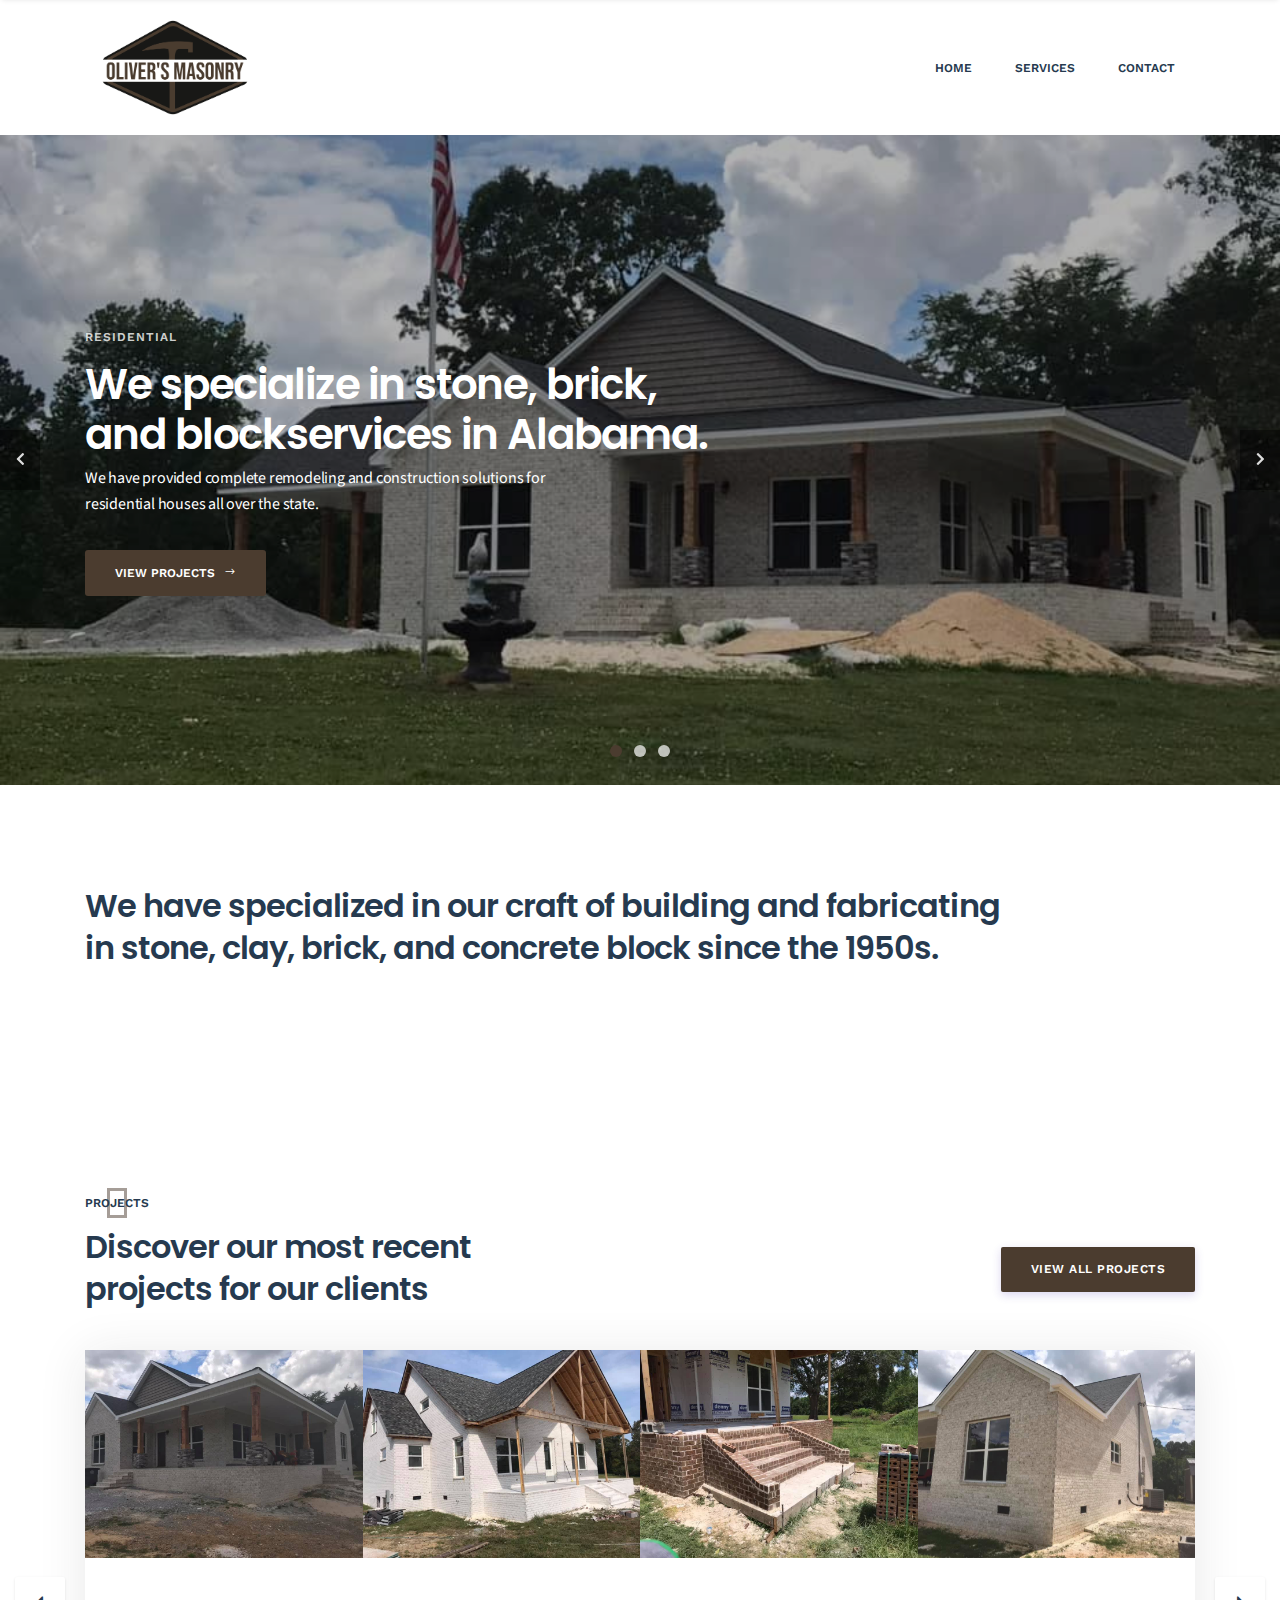
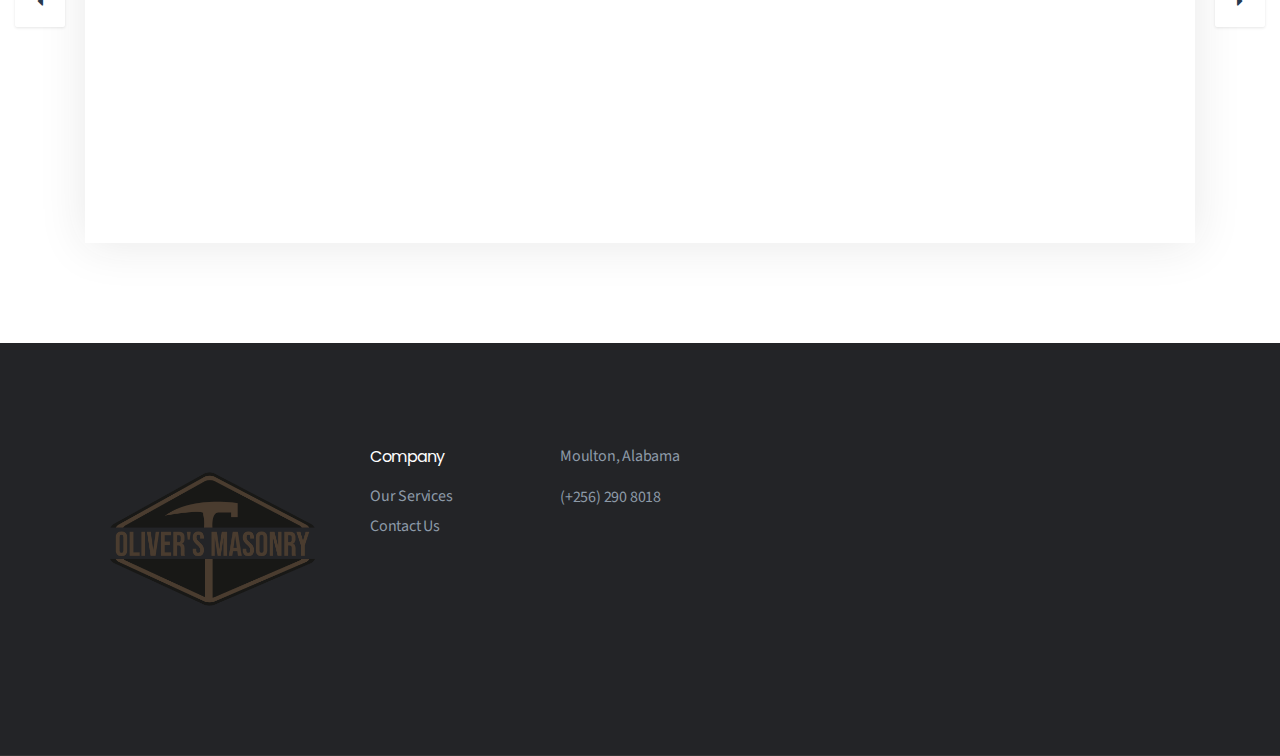
==== index.html @ 575dfdd2 "2 commit" ====
<!DOCTYPE html>
<!--[if lt IE 7]>      <html class="no-js lt-ie9 lt-ie8 lt-ie7" lang=""> <![endif]-->
<!--[if IE 7]>         <html class="no-js lt-ie9 lt-ie8" lang=""> <![endif]-->
<!--[if IE 8]>         <html class="no-js lt-ie9" lang=""> <![endif]-->
<!--[if gt IE 8]><!-->
<html class="no-js" lang="en">
  <!--<![endif]-->

  <!-- index.html  29 Nov 2019 03:27:29 GMT -->
  <head>
    <meta charset="utf-8" />
    <meta name="viewport" content="width=device-width, initial-scale=1" />
    <meta name="description" content="Construction & Building HTML Template" />
    <meta name="author" content="AlexaTheme" />
    <title>Oliver's Masonry</title>
    <link rel="shortcut icon" type="image/x-icon" href="img/oliver-logo2.png" />

    <link rel="stylesheet" href="css/fontawesome.min.css" />

    <link rel="stylesheet" href="css/themify-icons.css" />

    <link rel="stylesheet" href="css/elegant-line-icons.css" />

    <link rel="stylesheet" href="css/elegant-font-icons.css" />

    <link rel="stylesheet" href="css/flaticon.css" />

    <link rel="stylesheet" href="css/animate.min.css" />

    <link rel="stylesheet" href="css/bootstrap.min.css" />

    <link rel="stylesheet" href="css/slick.css" />

    <link rel="stylesheet" href="css/slider.css" />

    <link rel="stylesheet" href="css/odometer.min.css" />

    <link rel="stylesheet" href="css/venobox/venobox.css" />

    <link rel="stylesheet" href="css/owl.carousel.css" />

    <link rel="stylesheet" href="css/main.css" />

    <link rel="stylesheet" href="css/responsive.css" />
    <script src="js/vendor/modernizr-2.8.3-respond-1.4.2.min.js"></script>
  </head>
  <body>
    <!--[if lt IE 8]>
      <p class="browserupgrade">
        You are using an <strong>outdated</strong> browser. Please
        <a href="http://browsehappy.com/">upgrade your browser</a> to improve
        your experience.
      </p>
    <![endif]-->
    <div class="site-preloader-wrap">
      <div class="spinner"></div>
    </div>
    <header class="header">
      <div class="primary-header">
        <div class="container">
          <div class="primary-header-inner">
            <div class="header-logo">
              <a href="#"
                ><img
                  src="img/oliver-logo2.png"
                  alt="Olivers Residential Masonry"
              /></a>
            </div>
            <div class="header-menu-wrap">
              <ul class="dl-menu">
                <li><a href="index.html">Home</a></li>
                <li>
                  <a href="services-1.html">Services</a>
                </li>
                <!-- <li><a href="#">Pages</a>
<ul>
<li><a href="projects.html">Our Projects</a></li>
 <li><a href="project-single.html">Project Single</a></li>
<li><a href="team.html">Our Team</a></li>
<li><a href="testimonial.html">Testimonial</a></li>
<li><a href="404.html">404 Error</a></li> 
</ul> 
</li> -->
                <li><a href="contact.html">Contact</a></li>
              </ul>
            </div>
          </div>
        </div>
      </div>
    </header>
    <div id="main-slider" class="dl-slider">
      <div class="single-slide">
        <div
          class="bg-img kenburns-top-right"
          style="background-image: url(img/project25.jpg);"
        ></div>
        <div class="overlay"></div>
        <div class="slider-content-wrap d-flex align-items-center text-left">
          <div class="container">
            <div class="slider-content">
              <div class="dl-caption medium">
                <div class="inner-layer">
                  <div data-animation="fade-in-right" data-delay="1s">
                    Residential
                  </div>
                </div>
              </div>
              <div class="dl-caption big">
                <div class="inner-layer">
                  <div data-animation="fade-in-left" data-delay="2s">
                    We specialize in stone, brick,
                  </div>
                </div>
              </div>
              <div class="dl-caption big">
                <div class="inner-layer">
                  <div data-animation="fade-in-left" data-delay="2.5s">
                    and blockservices in Alabama.
                  </div>
                </div>
              </div>
              <div class="dl-caption small">
                <div class="inner-layer">
                  <div data-animation="fade-in-left" data-delay="3s">
                    We have provided complete remodeling and construction
                    solutions for <br />residential houses all over the state.
                  </div>
                </div>
              </div>
              <div class="dl-btn-group">
                <div class="inner-layer">
                  <a
                    href="services-1.html"
                    class="dl-btn"
                    data-animation="fade-in-left"
                    data-delay="3.5s"
                    >View Projects <i class="arrow_right"></i
                  ></a>
                </div>
              </div>
            </div>
          </div>
        </div>
      </div>
      <div class="single-slide">
        <div
          class="bg-img kenburns-top-right"
          style="background-image: url(img/project19.jpg);"
        ></div>
        <div class="overlay"></div>
        <div class="slider-content-wrap d-flex align-items-center text-center">
          <div class="container">
            <div class="slider-content">
              <div class="dl-caption medium">
                <div class="inner-layer">
                  <div data-animation="fade-in-top" data-delay="1s">
                    Small jobs
                  </div>
                </div>
              </div>
              <div class="dl-caption big">
                <div class="inner-layer">
                  <div data-animation="fade-in-bottom" data-delay="2s">
                    We also work on
                  </div>
                </div>
              </div>
              <div class="dl-caption big">
                <div class="inner-layer">
                  <div data-animation="fade-in-bottom" data-delay="2.5s">
                    small projects.
                  </div>
                </div>
              </div>
              <div class="dl-caption small">
                <div class="inner-layer">
                  <div data-animation="fade-in-bottom" data-delay="3s">
                    We have laborors with accumulated skills and experiences
                    <br />in complex design and build solutions.
                  </div>
                </div>
              </div>
              <div class="dl-btn-group">
                <div class="inner-layer">
                  <a
                    href="services-1.html"
                    class="dl-btn"
                    data-animation="fade-in-bottom"
                    data-delay="3.5s"
                    >View Projects <i class="arrow_right"></i
                  ></a>
                </div>
              </div>
            </div>
          </div>
        </div>
      </div>
      <div class="single-slide">
        <div
          class="bg-img kenburns-top-right"
          style="background-image: url(img/pressurewash1.jpg);"
        ></div>
        <div class="overlay"></div>
        <div class="slider-content-wrap d-flex align-items-center text-right">
          <div class="container">
            <div class="slider-content">
              <div class="dl-caption medium">
                <div class="inner-layer">
                  <div data-animation="fade-in-left" data-delay="1s">
                    Pressure Washing
                  </div>
                </div>
              </div>
              <div class="dl-caption big">
                <div class="inner-layer">
                  <div data-animation="fade-in-right" data-delay="2s">
                    We will be happy to provide
                  </div>
                </div>
              </div>
              <div class="dl-caption big">
                <div class="inner-layer">
                  <div data-animation="fade-in-right" data-delay="2.5s">
                    pressure washing services
                  </div>
                </div>
              </div>
              <div class="dl-caption small">
                <div class="inner-layer">
                  <div data-animation="fade-in-right" data-delay="3s">
                    We also specialize in removing loose paint, mold, grime,
                    dust, mud, chewing gum and dirt from <br />surfaces and
                    objects such as buildings, vehicles and concrete surfaces.
                  </div>
                </div>
              </div>
              <div class="dl-btn-group">
                <div class="inner-layer">
                  <a
                    href="services-1.html"
                    class="dl-btn"
                    data-animation="fade-in-right"
                    data-delay="3.5s"
                    >View Projects <i class="arrow_right"></i
                  ></a>
                </div>
              </div>
            </div>
          </div>
        </div>
      </div>
    </div>
    <section class="about-section padding">
      <div class="container">
        <div class="row about-wrap">
          <div class="col-lg-10 sm-padding">
            <div class="about-content wow fadeInLeft">
              <h2>
                We have specialized in our craft of building and fabricating in
                stone, clay, brick, and concrete block since the 1950s.
              </h2>
            </div>
          </div>
        </div>
      </div>
    </section>
    <section class="projects-section padding">
      <div class="container">
        <div class="row d-flex align-items-center">
          <div class="col-lg-8 col-md-6">
            <div class="section-heading mb-40">
              <span>Projects</span>
              <h2>Discover our most recent <br />projects for our clients</h2>
            </div>
          </div>
          <div class="col-lg-4 col-md-6 text-right">
            <a href="services-1.html" class="default-btn">View All Projects</a>
          </div>
        </div>
        <div
          id="projects-carousel"
          class="projects-carousel box-shadow owl-carousel"
        >
          <div class="project-item">
            <img src="img/project10.jpg" alt="projects" />
            <div class="overlay"></div>
            <a
              href="img/project10.jpg"
              class="view-icon img-popup"
              data-gall="project"
            >
              <i class="fas fa-expand"></i
            ></a>
            <div class="projects-content">
              <a href="#" class="category">Stone Pillars</a>
              <h3>
                <a href="#" class="tittle"
                  >Brick house with stone pillars on porch</a
                >
              </h3>
            </div>
          </div>
          <div class="project-item">
            <img src="img/project39.jpg" alt="projects" />
            <div class="overlay"></div>
            <a
              href="img/project39.jpg"
              class="view-icon img-popup"
              data-gall="project"
            >
              <i class="fas fa-expand"></i
            ></a>
            <div class="projects-content">
              <a href="#" class="category">Brick House</a>
              <h3><a href="#" class="tittle">Modern brick work</a></h3>
            </div>
          </div>
          <div class="project-item">
            <img src="img/project30.jpg" alt="projects" />
            <div class="overlay"></div>
            <a
              href="img/project30.jpg"
              class="view-icon img-popup"
              data-gall="project"
            >
              <i class="fas fa-expand"></i
            ></a>
            <div class="projects-content">
              <a href="#" class="category">Front Porch</a>
              <h3>
                <a href="#" class="tittle">Brick stairs for a front porch</a>
              </h3>
            </div>
          </div>
          <div class="project-item">
            <img src="img/project27.jpg" alt="projects" />
            <div class="overlay"></div>
            <a
              href="img/project27.jpg"
              class="view-icon img-popup"
              data-gall="project"
            >
              <i class="fas fa-expand"></i
            ></a>
            <div class="projects-content">
              <a href="#" class="category">Brick House</a>
              <h3><a href="#" class="tittle">Brick house in Alabama</a></h3>
            </div>
          </div>
          <div class="project-item">
            <img src="img/project40.jpg" alt="projects" />
            <div class="overlay"></div>
            <a
              href="img/project40.jpg"
              class="view-icon img-popup"
              data-gall="project"
            >
              <i class="fas fa-expand"></i
            ></a>
            <div class="projects-content">
              <a href="#" class="category">Replacing a door way</a>
              <h3>
                <a href="#" class="tittle"
                  >Sealed an old doorway for a garage</a
                >
              </h3>
            </div>
          </div>
        </div>
      </div>
    </section>
    <section class="widget-section padding">
      <div class="container">
        <div class="row">
          <div class="col-lg-3 col-sm-6 sm-padding">
            <div class="widget-content">
              <a href="#"><img src="img/oliver-logo2.png" alt="brand"/></a>
            </div>
          </div>
          <div class="col-lg-2 col-sm-6 sm-padding">
            <div class="widget-content">
              <h4>Company</h4>
              <ul class="widget-links">
                <li><a href="#">Our Services</a></li>
                <li><a href="#">Contact Us</a></li>
              </ul>
            </div>
          </div>
          <div class="col-lg-3 col-sm-6 sm-padding">
            <div class="widget-content">
              <p>Moulton, Alabama</p>
              <!-- <span><a href="http://html.dynamiclayers.net/cdn-cgi/l/email-protection" class="__cf_email__" data-cfemail="a8e0cdc4c4c7e8e9c4cdd0c9fcc0cdc5cd86c6cddc">[email&#160;protected]</a></span> -->
              <span>(+256) 290 8018</span>
            </div>
          </div>
        </div>
      </div>
    </section>
    <a data-scroll href="#header" id="scroll-to-top"
      ><i class="arrow_carrot-up"></i
    ></a>

    <script
      data-cfasync="false"
      src="../../cdn-cgi/scripts/5c5dd728/cloudflare-static/email-decode.min.js"
    ></script>
    <script src="js/vendor/jquery-1.12.4.min.js"></script>

    <script src="js/vendor/bootstrap.min.js"></script>

    <script src="js/vendor/tether.min.js"></script>

    <script src="js/vendor/headroom.min.js"></script>

    <script src="js/vendor/owl.carousel.min.js"></script>

    <script src="js/vendor/smooth-scroll.min.js"></script>

    <script src="js/vendor/venobox.min.js"></script>

    <script src="js/vendor/jquery.ajaxchimp.min.js"></script>

    <script src="js/vendor/slick.min.js"></script>

    <script src="js/vendor/waypoints.min.js"></script>

    <script src="js/vendor/odometer.min.js"></script>

    <script src="js/vendor/wow.min.js"></script>

    <script src="js/main.js"></script>
  </body>

  <!-- index.html  29 Nov 2019 03:30:38 GMT -->
</html>
---- css/themify-icons.css ----
@font-face{font-family:themify;src:url(../fonts/themify9f24.eot?-fvbane);src:url(../fonts/themifyd41d.eot?#iefix-fvbane) format('embedded-opentype'),url(../fonts/themify9f24.woff?-fvbane) format('woff'),url(../fonts/themify9f24.ttf?-fvbane) format('truetype'),url(../fonts/themify9f24.svg?-fvbane#themify) format('svg');font-weight:400;font-style:normal}[class*=" ti-"],[class^=ti-]{font-family:themify;speak:none;font-style:normal;font-weight:400;font-variant:normal;text-transform:none;line-height:1;-webkit-font-smoothing:antialiased;-moz-osx-font-smoothing:grayscale}.ti-wand:before{content:"\e600"}.ti-volume:before{content:"\e601"}.ti-user:before{content:"\e602"}.ti-unlock:before{content:"\e603"}.ti-unlink:before{content:"\e604"}.ti-trash:before{content:"\e605"}.ti-thought:before{content:"\e606"}.ti-target:before{content:"\e607"}.ti-tag:before{content:"\e608"}.ti-tablet:before{content:"\e609"}.ti-star:before{content:"\e60a"}.ti-spray:before{content:"\e60b"}.ti-signal:before{content:"\e60c"}.ti-shopping-cart:before{content:"\e60d"}.ti-shopping-cart-full:before{content:"\e60e"}.ti-settings:before{content:"\e60f"}.ti-search:before{content:"\e610"}.ti-zoom-in:before{content:"\e611"}.ti-zoom-out:before{content:"\e612"}.ti-cut:before{content:"\e613"}.ti-ruler:before{content:"\e614"}.ti-ruler-pencil:before{content:"\e615"}.ti-ruler-alt:before{content:"\e616"}.ti-bookmark:before{content:"\e617"}.ti-bookmark-alt:before{content:"\e618"}.ti-reload:before{content:"\e619"}.ti-plus:before{content:"\e61a"}.ti-pin:before{content:"\e61b"}.ti-pencil:before{content:"\e61c"}.ti-pencil-alt:before{content:"\e61d"}.ti-paint-roller:before{content:"\e61e"}.ti-paint-bucket:before{content:"\e61f"}.ti-na:before{content:"\e620"}.ti-mobile:before{content:"\e621"}.ti-minus:before{content:"\e622"}.ti-medall:before{content:"\e623"}.ti-medall-alt:before{content:"\e624"}.ti-marker:before{content:"\e625"}.ti-marker-alt:before{content:"\e626"}.ti-arrow-up:before{content:"\e627"}.ti-arrow-right:before{content:"\e628"}.ti-arrow-left:before{content:"\e629"}.ti-arrow-down:before{content:"\e62a"}.ti-lock:before{content:"\e62b"}.ti-location-arrow:before{content:"\e62c"}.ti-link:before{content:"\e62d"}.ti-layout:before{content:"\e62e"}.ti-layers:before{content:"\e62f"}.ti-layers-alt:before{content:"\e630"}.ti-key:before{content:"\e631"}.ti-import:before{content:"\e632"}.ti-image:before{content:"\e633"}.ti-heart:before{content:"\e634"}.ti-heart-broken:before{content:"\e635"}.ti-hand-stop:before{content:"\e636"}.ti-hand-open:before{content:"\e637"}.ti-hand-drag:before{content:"\e638"}.ti-folder:before{content:"\e639"}.ti-flag:before{content:"\e63a"}.ti-flag-alt:before{content:"\e63b"}.ti-flag-alt-2:before{content:"\e63c"}.ti-eye:before{content:"\e63d"}.ti-export:before{content:"\e63e"}.ti-exchange-vertical:before{content:"\e63f"}.ti-desktop:before{content:"\e640"}.ti-cup:before{content:"\e641"}.ti-crown:before{content:"\e642"}.ti-comments:before{content:"\e643"}.ti-comment:before{content:"\e644"}.ti-comment-alt:before{content:"\e645"}.ti-close:before{content:"\e646"}.ti-clip:before{content:"\e647"}.ti-angle-up:before{content:"\e648"}.ti-angle-right:before{content:"\e649"}.ti-angle-left:before{content:"\e64a"}.ti-angle-down:before{content:"\e64b"}.ti-check:before{content:"\e64c"}.ti-check-box:before{content:"\e64d"}.ti-camera:before{content:"\e64e"}.ti-announcement:before{content:"\e64f"}.ti-brush:before{content:"\e650"}.ti-briefcase:before{content:"\e651"}.ti-bolt:before{content:"\e652"}.ti-bolt-alt:before{content:"\e653"}.ti-blackboard:before{content:"\e654"}.ti-bag:before{content:"\e655"}.ti-move:before{content:"\e656"}.ti-arrows-vertical:before{content:"\e657"}.ti-arrows-horizontal:before{content:"\e658"}.ti-fullscreen:before{content:"\e659"}.ti-arrow-top-right:before{content:"\e65a"}.ti-arrow-top-left:before{content:"\e65b"}.ti-arrow-circle-up:before{content:"\e65c"}.ti-arrow-circle-right:before{content:"\e65d"}.ti-arrow-circle-left:before{content:"\e65e"}.ti-arrow-circle-down:before{content:"\e65f"}.ti-angle-double-up:before{content:"\e660"}.ti-angle-double-right:before{content:"\e661"}.ti-angle-double-left:before{content:"\e662"}.ti-angle-double-down:before{content:"\e663"}.ti-zip:before{content:"\e664"}.ti-world:before{content:"\e665"}.ti-wheelchair:before{content:"\e666"}.ti-view-list:before{content:"\e667"}.ti-view-list-alt:before{content:"\e668"}.ti-view-grid:before{content:"\e669"}.ti-uppercase:before{content:"\e66a"}.ti-upload:before{content:"\e66b"}.ti-underline:before{content:"\e66c"}.ti-truck:before{content:"\e66d"}.ti-timer:before{content:"\e66e"}.ti-ticket:before{content:"\e66f"}.ti-thumb-up:before{content:"\e670"}.ti-thumb-down:before{content:"\e671"}.ti-text:before{content:"\e672"}.ti-stats-up:before{content:"\e673"}.ti-stats-down:before{content:"\e674"}.ti-split-v:before{content:"\e675"}.ti-split-h:before{content:"\e676"}.ti-smallcap:before{content:"\e677"}.ti-shine:before{content:"\e678"}.ti-shift-right:before{content:"\e679"}.ti-shift-left:before{content:"\e67a"}.ti-shield:before{content:"\e67b"}.ti-notepad:before{content:"\e67c"}.ti-server:before{content:"\e67d"}.ti-quote-right:before{content:"\e67e"}.ti-quote-left:before{content:"\e67f"}.ti-pulse:before{content:"\e680"}.ti-printer:before{content:"\e681"}.ti-power-off:before{content:"\e682"}.ti-plug:before{content:"\e683"}.ti-pie-chart:before{content:"\e684"}.ti-paragraph:before{content:"\e685"}.ti-panel:before{content:"\e686"}.ti-package:before{content:"\e687"}.ti-music:before{content:"\e688"}.ti-music-alt:before{content:"\e689"}.ti-mouse:before{content:"\e68a"}.ti-mouse-alt:before{content:"\e68b"}.ti-money:before{content:"\e68c"}.ti-microphone:before{content:"\e68d"}.ti-menu:before{content:"\e68e"}.ti-menu-alt:before{content:"\e68f"}.ti-map:before{content:"\e690"}.ti-map-alt:before{content:"\e691"}.ti-loop:before{content:"\e692"}.ti-location-pin:before{content:"\e693"}.ti-list:before{content:"\e694"}.ti-light-bulb:before{content:"\e695"}.ti-Italic:before{content:"\e696"}.ti-info:before{content:"\e697"}.ti-infinite:before{content:"\e698"}.ti-id-badge:before{content:"\e699"}.ti-hummer:before{content:"\e69a"}.ti-home:before{content:"\e69b"}.ti-help:before{content:"\e69c"}.ti-headphone:before{content:"\e69d"}.ti-harddrives:before{content:"\e69e"}.ti-harddrive:before{content:"\e69f"}.ti-gift:before{content:"\e6a0"}.ti-game:before{content:"\e6a1"}.ti-filter:before{content:"\e6a2"}.ti-files:before{content:"\e6a3"}.ti-file:before{content:"\e6a4"}.ti-eraser:before{content:"\e6a5"}.ti-envelope:before{content:"\e6a6"}.ti-download:before{content:"\e6a7"}.ti-direction:before{content:"\e6a8"}.ti-direction-alt:before{content:"\e6a9"}.ti-dashboard:before{content:"\e6aa"}.ti-control-stop:before{content:"\e6ab"}.ti-control-shuffle:before{content:"\e6ac"}.ti-control-play:before{content:"\e6ad"}.ti-control-pause:before{content:"\e6ae"}.ti-control-forward:before{content:"\e6af"}.ti-control-backward:before{content:"\e6b0"}.ti-cloud:before{content:"\e6b1"}.ti-cloud-up:before{content:"\e6b2"}.ti-cloud-down:before{content:"\e6b3"}.ti-clipboard:before{content:"\e6b4"}.ti-car:before{content:"\e6b5"}.ti-calendar:before{content:"\e6b6"}.ti-book:before{content:"\e6b7"}.ti-bell:before{content:"\e6b8"}.ti-basketball:before{content:"\e6b9"}.ti-bar-chart:before{content:"\e6ba"}.ti-bar-chart-alt:before{content:"\e6bb"}.ti-back-right:before{content:"\e6bc"}.ti-back-left:before{content:"\e6bd"}.ti-arrows-corner:before{content:"\e6be"}.ti-archive:before{content:"\e6bf"}.ti-anchor:before{content:"\e6c0"}.ti-align-right:before{content:"\e6c1"}.ti-align-left:before{content:"\e6c2"}.ti-align-justify:before{content:"\e6c3"}.ti-align-center:before{content:"\e6c4"}.ti-alert:before{content:"\e6c5"}.ti-alarm-clock:before{content:"\e6c6"}.ti-agenda:before{content:"\e6c7"}.ti-write:before{content:"\e6c8"}.ti-window:before{content:"\e6c9"}.ti-widgetized:before{content:"\e6ca"}.ti-widget:before{content:"\e6cb"}.ti-widget-alt:before{content:"\e6cc"}.ti-wallet:before{content:"\e6cd"}.ti-video-clapper:before{content:"\e6ce"}.ti-video-camera:before{content:"\e6cf"}.ti-vector:before{content:"\e6d0"}.ti-themify-logo:before{content:"\e6d1"}.ti-themify-favicon:before{content:"\e6d2"}.ti-themify-favicon-alt:before{content:"\e6d3"}.ti-support:before{content:"\e6d4"}.ti-stamp:before{content:"\e6d5"}.ti-split-v-alt:before{content:"\e6d6"}.ti-slice:before{content:"\e6d7"}.ti-shortcode:before{content:"\e6d8"}.ti-shift-right-alt:before{content:"\e6d9"}.ti-shift-left-alt:before{content:"\e6da"}.ti-ruler-alt-2:before{content:"\e6db"}.ti-receipt:before{content:"\e6dc"}.ti-pin2:before{content:"\e6dd"}.ti-pin-alt:before{content:"\e6de"}.ti-pencil-alt2:before{content:"\e6df"}.ti-palette:before{content:"\e6e0"}.ti-more:before{content:"\e6e1"}.ti-more-alt:before{content:"\e6e2"}.ti-microphone-alt:before{content:"\e6e3"}.ti-magnet:before{content:"\e6e4"}.ti-line-double:before{content:"\e6e5"}.ti-line-dotted:before{content:"\e6e6"}.ti-line-dashed:before{content:"\e6e7"}.ti-layout-width-full:before{content:"\e6e8"}.ti-layout-width-default:before{content:"\e6e9"}.ti-layout-width-default-alt:before{content:"\e6ea"}.ti-layout-tab:before{content:"\e6eb"}.ti-layout-tab-window:before{content:"\e6ec"}.ti-layout-tab-v:before{content:"\e6ed"}.ti-layout-tab-min:before{content:"\e6ee"}.ti-layout-slider:before{content:"\e6ef"}.ti-layout-slider-alt:before{content:"\e6f0"}.ti-layout-sidebar-right:before{content:"\e6f1"}.ti-layout-sidebar-none:before{content:"\e6f2"}.ti-layout-sidebar-left:before{content:"\e6f3"}.ti-layout-placeholder:before{content:"\e6f4"}.ti-layout-menu:before{content:"\e6f5"}.ti-layout-menu-v:before{content:"\e6f6"}.ti-layout-menu-separated:before{content:"\e6f7"}.ti-layout-menu-full:before{content:"\e6f8"}.ti-layout-media-right-alt:before{content:"\e6f9"}.ti-layout-media-right:before{content:"\e6fa"}.ti-layout-media-overlay:before{content:"\e6fb"}.ti-layout-media-overlay-alt:before{content:"\e6fc"}.ti-layout-media-overlay-alt-2:before{content:"\e6fd"}.ti-layout-media-left-alt:before{content:"\e6fe"}.ti-layout-media-left:before{content:"\e6ff"}.ti-layout-media-center-alt:before{content:"\e700"}.ti-layout-media-center:before{content:"\e701"}.ti-layout-list-thumb:before{content:"\e702"}.ti-layout-list-thumb-alt:before{content:"\e703"}.ti-layout-list-post:before{content:"\e704"}.ti-layout-list-large-image:before{content:"\e705"}.ti-layout-line-solid:before{content:"\e706"}.ti-layout-grid4:before{content:"\e707"}.ti-layout-grid3:before{content:"\e708"}.ti-layout-grid2:before{content:"\e709"}.ti-layout-grid2-thumb:before{content:"\e70a"}.ti-layout-cta-right:before{content:"\e70b"}.ti-layout-cta-left:before{content:"\e70c"}.ti-layout-cta-center:before{content:"\e70d"}.ti-layout-cta-btn-right:before{content:"\e70e"}.ti-layout-cta-btn-left:before{content:"\e70f"}.ti-layout-column4:before{content:"\e710"}.ti-layout-column3:before{content:"\e711"}.ti-layout-column2:before{content:"\e712"}.ti-layout-accordion-separated:before{content:"\e713"}.ti-layout-accordion-merged:before{content:"\e714"}.ti-layout-accordion-list:before{content:"\e715"}.ti-ink-pen:before{content:"\e716"}.ti-info-alt:before{content:"\e717"}.ti-help-alt:before{content:"\e718"}.ti-headphone-alt:before{content:"\e719"}.ti-hand-point-up:before{content:"\e71a"}.ti-hand-point-right:before{content:"\e71b"}.ti-hand-point-left:before{content:"\e71c"}.ti-hand-point-down:before{content:"\e71d"}.ti-gallery:before{content:"\e71e"}.ti-face-smile:before{content:"\e71f"}.ti-face-sad:before{content:"\e720"}.ti-credit-card:before{content:"\e721"}.ti-control-skip-forward:before{content:"\e722"}.ti-control-skip-backward:before{content:"\e723"}.ti-control-record:before{content:"\e724"}.ti-control-eject:before{content:"\e725"}.ti-comments-smiley:before{content:"\e726"}.ti-brush-alt:before{content:"\e727"}.ti-youtube:before{content:"\e728"}.ti-vimeo:before{content:"\e729"}.ti-twitter:before{content:"\e72a"}.ti-time:before{content:"\e72b"}.ti-tumblr:before{content:"\e72c"}.ti-skype:before{content:"\e72d"}.ti-share:before{content:"\e72e"}.ti-share-alt:before{content:"\e72f"}.ti-rocket:before{content:"\e730"}.ti-pinterest:before{content:"\e731"}.ti-new-window:before{content:"\e732"}.ti-microsoft:before{content:"\e733"}.ti-list-ol:before{content:"\e734"}.ti-linkedin:before{content:"\e735"}.ti-layout-sidebar-2:before{content:"\e736"}.ti-layout-grid4-alt:before{content:"\e737"}.ti-layout-grid3-alt:before{content:"\e738"}.ti-layout-grid2-alt:before{content:"\e739"}.ti-layout-column4-alt:before{content:"\e73a"}.ti-layout-column3-alt:before{content:"\e73b"}.ti-layout-column2-alt:before{content:"\e73c"}.ti-instagram:before{content:"\e73d"}.ti-google:before{content:"\e73e"}.ti-github:before{content:"\e73f"}.ti-flickr:before{content:"\e740"}.ti-facebook:before{content:"\e741"}.ti-dropbox:before{content:"\e742"}.ti-dribbble:before{content:"\e743"}.ti-apple:before{content:"\e744"}.ti-android:before{content:"\e745"}.ti-save:before{content:"\e746"}.ti-save-alt:before{content:"\e747"}.ti-yahoo:before{content:"\e748"}.ti-wordpress:before{content:"\e749"}.ti-vimeo-alt:before{content:"\e74a"}.ti-twitter-alt:before{content:"\e74b"}.ti-tumblr-alt:before{content:"\e74c"}.ti-trello:before{content:"\e74d"}.ti-stack-overflow:before{content:"\e74e"}.ti-soundcloud:before{content:"\e74f"}.ti-sharethis:before{content:"\e750"}.ti-sharethis-alt:before{content:"\e751"}.ti-reddit:before{content:"\e752"}.ti-pinterest-alt:before{content:"\e753"}.ti-microsoft-alt:before{content:"\e754"}.ti-linux:before{content:"\e755"}.ti-jsfiddle:before{content:"\e756"}.ti-joomla:before{content:"\e757"}.ti-html5:before{content:"\e758"}.ti-flickr-alt:before{content:"\e759"}.ti-email:before{content:"\e75a"}.ti-drupal:before{content:"\e75b"}.ti-dropbox-alt:before{content:"\e75c"}.ti-css3:before{content:"\e75d"}.ti-rss:before{content:"\e75e"}.ti-rss-alt:before{content:"\e75f"}
---- css/elegant-line-icons.css ----
@font-face{font-family:et-line;src:url(../fonts/et-line.eot);src:url(../fonts/et-lined41d.eot?#iefix) format('embedded-opentype'),url(../fonts/et-line.woff) format('woff'),url(../fonts/et-line.ttf) format('truetype'),url(../fonts/et-line.svg#et-line) format('svg');font-weight:400;font-style:normal}[data-icon]:before{font-family:et-line;content:attr(data-icon);speak:none;font-weight:400;font-variant:normal;text-transform:none;line-height:1;-webkit-font-smoothing:antialiased;-moz-osx-font-smoothing:grayscale;display:inline-block}.icon-mobile,.icon-laptop,.icon-desktop,.icon-tablet,.icon-phone,.icon-document,.icon-documents,.icon-search,.icon-clipboard,.icon-newspaper,.icon-notebook,.icon-book-open,.icon-browser,.icon-calendar,.icon-presentation,.icon-picture,.icon-pictures,.icon-video,.icon-camera,.icon-printer,.icon-toolbox,.icon-briefcase,.icon-wallet,.icon-gift,.icon-bargraph,.icon-grid,.icon-expand,.icon-focus,.icon-edit,.icon-adjustments,.icon-ribbon,.icon-hourglass,.icon-lock,.icon-megaphone,.icon-shield,.icon-trophy,.icon-flag,.icon-map,.icon-puzzle,.icon-basket,.icon-envelope,.icon-streetsign,.icon-telescope,.icon-gears,.icon-key,.icon-paperclip,.icon-attachment,.icon-pricetags,.icon-lightbulb,.icon-layers,.icon-pencil,.icon-tools,.icon-tools-2,.icon-scissors,.icon-paintbrush,.icon-magnifying-glass,.icon-circle-compass,.icon-linegraph,.icon-mic,.icon-strategy,.icon-beaker,.icon-caution,.icon-recycle,.icon-anchor,.icon-profile-male,.icon-profile-female,.icon-bike,.icon-wine,.icon-hotairballoon,.icon-globe,.icon-genius,.icon-map-pin,.icon-dial,.icon-chat,.icon-heart,.icon-cloud,.icon-upload,.icon-download,.icon-target,.icon-hazardous,.icon-piechart,.icon-speedometer,.icon-global,.icon-compass,.icon-lifesaver,.icon-clock,.icon-aperture,.icon-quote,.icon-scope,.icon-alarmclock,.icon-refresh,.icon-happy,.icon-sad,.icon-facebook,.icon-twitter,.icon-googleplus,.icon-rss,.icon-tumblr,.icon-linkedin,.icon-dribbble{font-family:et-line;speak:none;font-style:normal;font-weight:400;font-variant:normal;text-transform:none;line-height:1;-webkit-font-smoothing:antialiased;-moz-osx-font-smoothing:grayscale;display:inline-block}.icon-mobile:before{content:"\e000"}.icon-laptop:before{content:"\e001"}.icon-desktop:before{content:"\e002"}.icon-tablet:before{content:"\e003"}.icon-phone:before{content:"\e004"}.icon-document:before{content:"\e005"}.icon-documents:before{content:"\e006"}.icon-search:before{content:"\e007"}.icon-clipboard:before{content:"\e008"}.icon-newspaper:before{content:"\e009"}.icon-notebook:before{content:"\e00a"}.icon-book-open:before{content:"\e00b"}.icon-browser:before{content:"\e00c"}.icon-calendar:before{content:"\e00d"}.icon-presentation:before{content:"\e00e"}.icon-picture:before{content:"\e00f"}.icon-pictures:before{content:"\e010"}.icon-video:before{content:"\e011"}.icon-camera:before{content:"\e012"}.icon-printer:before{content:"\e013"}.icon-toolbox:before{content:"\e014"}.icon-briefcase:before{content:"\e015"}.icon-wallet:before{content:"\e016"}.icon-gift:before{content:"\e017"}.icon-bargraph:before{content:"\e018"}.icon-grid:before{content:"\e019"}.icon-expand:before{content:"\e01a"}.icon-focus:before{content:"\e01b"}.icon-edit:before{content:"\e01c"}.icon-adjustments:before{content:"\e01d"}.icon-ribbon:before{content:"\e01e"}.icon-hourglass:before{content:"\e01f"}.icon-lock:before{content:"\e020"}.icon-megaphone:before{content:"\e021"}.icon-shield:before{content:"\e022"}.icon-trophy:before{content:"\e023"}.icon-flag:before{content:"\e024"}.icon-map:before{content:"\e025"}.icon-puzzle:before{content:"\e026"}.icon-basket:before{content:"\e027"}.icon-envelope:before{content:"\e028"}.icon-streetsign:before{content:"\e029"}.icon-telescope:before{content:"\e02a"}.icon-gears:before{content:"\e02b"}.icon-key:before{content:"\e02c"}.icon-paperclip:before{content:"\e02d"}.icon-attachment:before{content:"\e02e"}.icon-pricetags:before{content:"\e02f"}.icon-lightbulb:before{content:"\e030"}.icon-layers:before{content:"\e031"}.icon-pencil:before{content:"\e032"}.icon-tools:before{content:"\e033"}.icon-tools-2:before{content:"\e034"}.icon-scissors:before{content:"\e035"}.icon-paintbrush:before{content:"\e036"}.icon-magnifying-glass:before{content:"\e037"}.icon-circle-compass:before{content:"\e038"}.icon-linegraph:before{content:"\e039"}.icon-mic:before{content:"\e03a"}.icon-strategy:before{content:"\e03b"}.icon-beaker:before{content:"\e03c"}.icon-caution:before{content:"\e03d"}.icon-recycle:before{content:"\e03e"}.icon-anchor:before{content:"\e03f"}.icon-profile-male:before{content:"\e040"}.icon-profile-female:before{content:"\e041"}.icon-bike:before{content:"\e042"}.icon-wine:before{content:"\e043"}.icon-hotairballoon:before{content:"\e044"}.icon-globe:before{content:"\e045"}.icon-genius:before{content:"\e046"}.icon-map-pin:before{content:"\e047"}.icon-dial:before{content:"\e048"}.icon-chat:before{content:"\e049"}.icon-heart:before{content:"\e04a"}.icon-cloud:before{content:"\e04b"}.icon-upload:before{content:"\e04c"}.icon-download:before{content:"\e04d"}.icon-target:before{content:"\e04e"}.icon-hazardous:before{content:"\e04f"}.icon-piechart:before{content:"\e050"}.icon-speedometer:before{content:"\e051"}.icon-global:before{content:"\e052"}.icon-compass:before{content:"\e053"}.icon-lifesaver:before{content:"\e054"}.icon-clock:before{content:"\e055"}.icon-aperture:before{content:"\e056"}.icon-quote:before{content:"\e057"}.icon-scope:before{content:"\e058"}.icon-alarmclock:before{content:"\e059"}.icon-refresh:before{content:"\e05a"}.icon-happy:before{content:"\e05b"}.icon-sad:before{content:"\e05c"}.icon-facebook:before{content:"\e05d"}.icon-twitter:before{content:"\e05e"}.icon-googleplus:before{content:"\e05f"}.icon-rss:before{content:"\e060"}.icon-tumblr:before{content:"\e061"}.icon-linkedin:before{content:"\e062"}.icon-dribbble:before{content:"\e063"}
---- css/elegant-font-icons.css ----
@font-face{font-family:eleganticons;src:url(../fonts/ElegantIcons.eot);src:url(../fonts/ElegantIconsd41d.eot?#iefix) format('embedded-opentype'),url(../fonts/ElegantIcons.woff) format('woff'),url(../fonts/ElegantIcons.ttf) format('truetype'),url(../fonts/ElegantIcons.svg#ElegantIcons) format('svg');font-weight:400;font-style:normal}[data-icon]:before{font-family:eleganticons;content:attr(data-icon);speak:none;font-weight:400;font-variant:normal;text-transform:none;line-height:1;-webkit-font-smoothing:antialiased;-moz-osx-font-smoothing:grayscale}.arrow_up,.arrow_down,.arrow_left,.arrow_right,.arrow_left-up,.arrow_right-up,.arrow_right-down,.arrow_left-down,.arrow-up-down,.arrow_up-down_alt,.arrow_left-right_alt,.arrow_left-right,.arrow_expand_alt2,.arrow_expand_alt,.arrow_condense,.arrow_expand,.arrow_move,.arrow_carrot-up,.arrow_carrot-down,.arrow_carrot-left,.arrow_carrot-right,.arrow_carrot-2up,.arrow_carrot-2down,.arrow_carrot-2left,.arrow_carrot-2right,.arrow_carrot-up_alt2,.arrow_carrot-down_alt2,.arrow_carrot-left_alt2,.arrow_carrot-right_alt2,.arrow_carrot-2up_alt2,.arrow_carrot-2down_alt2,.arrow_carrot-2left_alt2,.arrow_carrot-2right_alt2,.arrow_triangle-up,.arrow_triangle-down,.arrow_triangle-left,.arrow_triangle-right,.arrow_triangle-up_alt2,.arrow_triangle-down_alt2,.arrow_triangle-left_alt2,.arrow_triangle-right_alt2,.arrow_back,.icon_minus-06,.icon_plus,.icon_close,.icon_check,.icon_minus_alt2,.icon_plus_alt2,.icon_close_alt2,.icon_check_alt2,.icon_zoom-out_alt,.icon_zoom-in_alt,.icon_search,.icon_box-empty,.icon_box-selected,.icon_minus-box,.icon_plus-box,.icon_box-checked,.icon_circle-empty,.icon_circle-slelected,.icon_stop_alt2,.icon_stop,.icon_pause_alt2,.icon_pause,.icon_menu,.icon_menu-square_alt2,.icon_menu-circle_alt2,.icon_ul,.icon_ol,.icon_adjust-horiz,.icon_adjust-vert,.icon_document_alt,.icon_documents_alt,.icon_pencil,.icon_pencil-edit_alt,.icon_pencil-edit,.icon_folder-alt,.icon_folder-open_alt,.icon_folder-add_alt,.icon_info_alt,.icon_error-oct_alt,.icon_error-circle_alt,.icon_error-triangle_alt,.icon_question_alt2,.icon_question,.icon_comment_alt,.icon_chat_alt,.icon_vol-mute_alt,.icon_volume-low_alt,.icon_volume-high_alt,.icon_quotations,.icon_quotations_alt2,.icon_clock_alt,.icon_lock_alt,.icon_lock-open_alt,.icon_key_alt,.icon_cloud_alt,.icon_cloud-upload_alt,.icon_cloud-download_alt,.icon_image,.icon_images,.icon_lightbulb_alt,.icon_gift_alt,.icon_house_alt,.icon_genius,.icon_mobile,.icon_tablet,.icon_laptop,.icon_desktop,.icon_camera_alt,.icon_mail_alt,.icon_cone_alt,.icon_ribbon_alt,.icon_bag_alt,.icon_creditcard,.icon_cart_alt,.icon_paperclip,.icon_tag_alt,.icon_tags_alt,.icon_trash_alt,.icon_cursor_alt,.icon_mic_alt,.icon_compass_alt,.icon_pin_alt,.icon_pushpin_alt,.icon_map_alt,.icon_drawer_alt,.icon_toolbox_alt,.icon_book_alt,.icon_calendar,.icon_film,.icon_table,.icon_contacts_alt,.icon_headphones,.icon_lifesaver,.icon_piechart,.icon_refresh,.icon_link_alt,.icon_link,.icon_loading,.icon_blocked,.icon_archive_alt,.icon_heart_alt,.icon_star_alt,.icon_star-half_alt,.icon_star,.icon_star-half,.icon_tools,.icon_tool,.icon_cog,.icon_cogs,.arrow_up_alt,.arrow_down_alt,.arrow_left_alt,.arrow_right_alt,.arrow_left-up_alt,.arrow_right-up_alt,.arrow_right-down_alt,.arrow_left-down_alt,.arrow_condense_alt,.arrow_expand_alt3,.arrow_carrot_up_alt,.arrow_carrot-down_alt,.arrow_carrot-left_alt,.arrow_carrot-right_alt,.arrow_carrot-2up_alt,.arrow_carrot-2dwnn_alt,.arrow_carrot-2left_alt,.arrow_carrot-2right_alt,.arrow_triangle-up_alt,.arrow_triangle-down_alt,.arrow_triangle-left_alt,.arrow_triangle-right_alt,.icon_minus_alt,.icon_plus_alt,.icon_close_alt,.icon_check_alt,.icon_zoom-out,.icon_zoom-in,.icon_stop_alt,.icon_menu-square_alt,.icon_menu-circle_alt,.icon_document,.icon_documents,.icon_pencil_alt,.icon_folder,.icon_folder-open,.icon_folder-add,.icon_folder_upload,.icon_folder_download,.icon_info,.icon_error-circle,.icon_error-oct,.icon_error-triangle,.icon_question_alt,.icon_comment,.icon_chat,.icon_vol-mute,.icon_volume-low,.icon_volume-high,.icon_quotations_alt,.icon_clock,.icon_lock,.icon_lock-open,.icon_key,.icon_cloud,.icon_cloud-upload,.icon_cloud-download,.icon_lightbulb,.icon_gift,.icon_house,.icon_camera,.icon_mail,.icon_cone,.icon_ribbon,.icon_bag,.icon_cart,.icon_tag,.icon_tags,.icon_trash,.icon_cursor,.icon_mic,.icon_compass,.icon_pin,.icon_pushpin,.icon_map,.icon_drawer,.icon_toolbox,.icon_book,.icon_contacts,.icon_archive,.icon_heart,.icon_profile,.icon_group,.icon_grid-2x2,.icon_grid-3x3,.icon_music,.icon_pause_alt,.icon_phone,.icon_upload,.icon_download,.social_facebook,.social_twitter,.social_pinterest,.social_googleplus,.social_tumblr,.social_tumbleupon,.social_wordpress,.social_instagram,.social_dribbble,.social_vimeo,.social_linkedin,.social_rss,.social_deviantart,.social_share,.social_myspace,.social_skype,.social_youtube,.social_picassa,.social_googledrive,.social_flickr,.social_blogger,.social_spotify,.social_delicious,.social_facebook_circle,.social_twitter_circle,.social_pinterest_circle,.social_googleplus_circle,.social_tumblr_circle,.social_stumbleupon_circle,.social_wordpress_circle,.social_instagram_circle,.social_dribbble_circle,.social_vimeo_circle,.social_linkedin_circle,.social_rss_circle,.social_deviantart_circle,.social_share_circle,.social_myspace_circle,.social_skype_circle,.social_youtube_circle,.social_picassa_circle,.social_googledrive_alt2,.social_flickr_circle,.social_blogger_circle,.social_spotify_circle,.social_delicious_circle,.social_facebook_square,.social_twitter_square,.social_pinterest_square,.social_googleplus_square,.social_tumblr_square,.social_stumbleupon_square,.social_wordpress_square,.social_instagram_square,.social_dribbble_square,.social_vimeo_square,.social_linkedin_square,.social_rss_square,.social_deviantart_square,.social_share_square,.social_myspace_square,.social_skype_square,.social_youtube_square,.social_picassa_square,.social_googledrive_square,.social_flickr_square,.social_blogger_square,.social_spotify_square,.social_delicious_square,.icon_printer,.icon_calulator,.icon_building,.icon_floppy,.icon_drive,.icon_search-2,.icon_id,.icon_id-2,.icon_puzzle,.icon_like,.icon_dislike,.icon_mug,.icon_currency,.icon_wallet,.icon_pens,.icon_easel,.icon_flowchart,.icon_datareport,.icon_briefcase,.icon_shield,.icon_percent,.icon_globe,.icon_globe-2,.icon_target,.icon_hourglass,.icon_balance,.icon_rook,.icon_printer-alt,.icon_calculator_alt,.icon_building_alt,.icon_floppy_alt,.icon_drive_alt,.icon_search_alt,.icon_id_alt,.icon_id-2_alt,.icon_puzzle_alt,.icon_like_alt,.icon_dislike_alt,.icon_mug_alt,.icon_currency_alt,.icon_wallet_alt,.icon_pens_alt,.icon_easel_alt,.icon_flowchart_alt,.icon_datareport_alt,.icon_briefcase_alt,.icon_shield_alt,.icon_percent_alt,.icon_globe_alt,.icon_clipboard{font-family:eleganticons;speak:none;font-style:normal;font-weight:400;font-variant:normal;text-transform:none;line-height:1;-webkit-font-smoothing:antialiased}.arrow_up:before{content:"\21"}.arrow_down:before{content:"\22"}.arrow_left:before{content:"\23"}.arrow_right:before{content:"\24"}.arrow_left-up:before{content:"\25"}.arrow_right-up:before{content:"\26"}.arrow_right-down:before{content:"\27"}.arrow_left-down:before{content:"\28"}.arrow-up-down:before{content:"\29"}.arrow_up-down_alt:before{content:"\2a"}.arrow_left-right_alt:before{content:"\2b"}.arrow_left-right:before{content:"\2c"}.arrow_expand_alt2:before{content:"\2d"}.arrow_expand_alt:before{content:"\2e"}.arrow_condense:before{content:"\2f"}.arrow_expand:before{content:"\30"}.arrow_move:before{content:"\31"}.arrow_carrot-up:before{content:"\32"}.arrow_carrot-down:before{content:"\33"}.arrow_carrot-left:before{content:"\34"}.arrow_carrot-right:before{content:"\35"}.arrow_carrot-2up:before{content:"\36"}.arrow_carrot-2down:before{content:"\37"}.arrow_carrot-2left:before{content:"\38"}.arrow_carrot-2right:before{content:"\39"}.arrow_carrot-up_alt2:before{content:"\3a"}.arrow_carrot-down_alt2:before{content:"\3b"}.arrow_carrot-left_alt2:before{content:"\3c"}.arrow_carrot-right_alt2:before{content:"\3d"}.arrow_carrot-2up_alt2:before{content:"\3e"}.arrow_carrot-2down_alt2:before{content:"\3f"}.arrow_carrot-2left_alt2:before{content:"\40"}.arrow_carrot-2right_alt2:before{content:"\41"}.arrow_triangle-up:before{content:"\42"}.arrow_triangle-down:before{content:"\43"}.arrow_triangle-left:before{content:"\44"}.arrow_triangle-right:before{content:"\45"}.arrow_triangle-up_alt2:before{content:"\46"}.arrow_triangle-down_alt2:before{content:"\47"}.arrow_triangle-left_alt2:before{content:"\48"}.arrow_triangle-right_alt2:before{content:"\49"}.arrow_back:before{content:"\4a"}.icon_minus-06:before{content:"\4b"}.icon_plus:before{content:"\4c"}.icon_close:before{content:"\4d"}.icon_check:before{content:"\4e"}.icon_minus_alt2:before{content:"\4f"}.icon_plus_alt2:before{content:"\50"}.icon_close_alt2:before{content:"\51"}.icon_check_alt2:before{content:"\52"}.icon_zoom-out_alt:before{content:"\53"}.icon_zoom-in_alt:before{content:"\54"}.icon_search:before{content:"\55"}.icon_box-empty:before{content:"\56"}.icon_box-selected:before{content:"\57"}.icon_minus-box:before{content:"\58"}.icon_plus-box:before{content:"\59"}.icon_box-checked:before{content:"\5a"}.icon_circle-empty:before{content:"\5b"}.icon_circle-slelected:before{content:"\5c"}.icon_stop_alt2:before{content:"\5d"}.icon_stop:before{content:"\5e"}.icon_pause_alt2:before{content:"\5f"}.icon_pause:before{content:"\60"}.icon_menu:before{content:"\61"}.icon_menu-square_alt2:before{content:"\62"}.icon_menu-circle_alt2:before{content:"\63"}.icon_ul:before{content:"\64"}.icon_ol:before{content:"\65"}.icon_adjust-horiz:before{content:"\66"}.icon_adjust-vert:before{content:"\67"}.icon_document_alt:before{content:"\68"}.icon_documents_alt:before{content:"\69"}.icon_pencil:before{content:"\6a"}.icon_pencil-edit_alt:before{content:"\6b"}.icon_pencil-edit:before{content:"\6c"}.icon_folder-alt:before{content:"\6d"}.icon_folder-open_alt:before{content:"\6e"}.icon_folder-add_alt:before{content:"\6f"}.icon_info_alt:before{content:"\70"}.icon_error-oct_alt:before{content:"\71"}.icon_error-circle_alt:before{content:"\72"}.icon_error-triangle_alt:before{content:"\73"}.icon_question_alt2:before{content:"\74"}.icon_question:before{content:"\75"}.icon_comment_alt:before{content:"\76"}.icon_chat_alt:before{content:"\77"}.icon_vol-mute_alt:before{content:"\78"}.icon_volume-low_alt:before{content:"\79"}.icon_volume-high_alt:before{content:"\7a"}.icon_quotations:before{content:"\7b"}.icon_quotations_alt2:before{content:"\7c"}.icon_clock_alt:before{content:"\7d"}.icon_lock_alt:before{content:"\7e"}.icon_lock-open_alt:before{content:"\e000"}.icon_key_alt:before{content:"\e001"}.icon_cloud_alt:before{content:"\e002"}.icon_cloud-upload_alt:before{content:"\e003"}.icon_cloud-download_alt:before{content:"\e004"}.icon_image:before{content:"\e005"}.icon_images:before{content:"\e006"}.icon_lightbulb_alt:before{content:"\e007"}.icon_gift_alt:before{content:"\e008"}.icon_house_alt:before{content:"\e009"}.icon_genius:before{content:"\e00a"}.icon_mobile:before{content:"\e00b"}.icon_tablet:before{content:"\e00c"}.icon_laptop:before{content:"\e00d"}.icon_desktop:before{content:"\e00e"}.icon_camera_alt:before{content:"\e00f"}.icon_mail_alt:before{content:"\e010"}.icon_cone_alt:before{content:"\e011"}.icon_ribbon_alt:before{content:"\e012"}.icon_bag_alt:before{content:"\e013"}.icon_creditcard:before{content:"\e014"}.icon_cart_alt:before{content:"\e015"}.icon_paperclip:before{content:"\e016"}.icon_tag_alt:before{content:"\e017"}.icon_tags_alt:before{content:"\e018"}.icon_trash_alt:before{content:"\e019"}.icon_cursor_alt:before{content:"\e01a"}.icon_mic_alt:before{content:"\e01b"}.icon_compass_alt:before{content:"\e01c"}.icon_pin_alt:before{content:"\e01d"}.icon_pushpin_alt:before{content:"\e01e"}.icon_map_alt:before{content:"\e01f"}.icon_drawer_alt:before{content:"\e020"}.icon_toolbox_alt:before{content:"\e021"}.icon_book_alt:before{content:"\e022"}.icon_calendar:before{content:"\e023"}.icon_film:before{content:"\e024"}.icon_table:before{content:"\e025"}.icon_contacts_alt:before{content:"\e026"}.icon_headphones:before{content:"\e027"}.icon_lifesaver:before{content:"\e028"}.icon_piechart:before{content:"\e029"}.icon_refresh:before{content:"\e02a"}.icon_link_alt:before{content:"\e02b"}.icon_link:before{content:"\e02c"}.icon_loading:before{content:"\e02d"}.icon_blocked:before{content:"\e02e"}.icon_archive_alt:before{content:"\e02f"}.icon_heart_alt:before{content:"\e030"}.icon_star_alt:before{content:"\e031"}.icon_star-half_alt:before{content:"\e032"}.icon_star:before{content:"\e033"}.icon_star-half:before{content:"\e034"}.icon_tools:before{content:"\e035"}.icon_tool:before{content:"\e036"}.icon_cog:before{content:"\e037"}.icon_cogs:before{content:"\e038"}.arrow_up_alt:before{content:"\e039"}.arrow_down_alt:before{content:"\e03a"}.arrow_left_alt:before{content:"\e03b"}.arrow_right_alt:before{content:"\e03c"}.arrow_left-up_alt:before{content:"\e03d"}.arrow_right-up_alt:before{content:"\e03e"}.arrow_right-down_alt:before{content:"\e03f"}.arrow_left-down_alt:before{content:"\e040"}.arrow_condense_alt:before{content:"\e041"}.arrow_expand_alt3:before{content:"\e042"}.arrow_carrot_up_alt:before{content:"\e043"}.arrow_carrot-down_alt:before{content:"\e044"}.arrow_carrot-left_alt:before{content:"\e045"}.arrow_carrot-right_alt:before{content:"\e046"}.arrow_carrot-2up_alt:before{content:"\e047"}.arrow_carrot-2dwnn_alt:before{content:"\e048"}.arrow_carrot-2left_alt:before{content:"\e049"}.arrow_carrot-2right_alt:before{content:"\e04a"}.arrow_triangle-up_alt:before{content:"\e04b"}.arrow_triangle-down_alt:before{content:"\e04c"}.arrow_triangle-left_alt:before{content:"\e04d"}.arrow_triangle-right_alt:before{content:"\e04e"}.icon_minus_alt:before{content:"\e04f"}.icon_plus_alt:before{content:"\e050"}.icon_close_alt:before{content:"\e051"}.icon_check_alt:before{content:"\e052"}.icon_zoom-out:before{content:"\e053"}.icon_zoom-in:before{content:"\e054"}.icon_stop_alt:before{content:"\e055"}.icon_menu-square_alt:before{content:"\e056"}.icon_menu-circle_alt:before{content:"\e057"}.icon_document:before{content:"\e058"}.icon_documents:before{content:"\e059"}.icon_pencil_alt:before{content:"\e05a"}.icon_folder:before{content:"\e05b"}.icon_folder-open:before{content:"\e05c"}.icon_folder-add:before{content:"\e05d"}.icon_folder_upload:before{content:"\e05e"}.icon_folder_download:before{content:"\e05f"}.icon_info:before{content:"\e060"}.icon_error-circle:before{content:"\e061"}.icon_error-oct:before{content:"\e062"}.icon_error-triangle:before{content:"\e063"}.icon_question_alt:before{content:"\e064"}.icon_comment:before{content:"\e065"}.icon_chat:before{content:"\e066"}.icon_vol-mute:before{content:"\e067"}.icon_volume-low:before{content:"\e068"}.icon_volume-high:before{content:"\e069"}.icon_quotations_alt:before{content:"\e06a"}.icon_clock:before{content:"\e06b"}.icon_lock:before{content:"\e06c"}.icon_lock-open:before{content:"\e06d"}.icon_key:before{content:"\e06e"}.icon_cloud:before{content:"\e06f"}.icon_cloud-upload:before{content:"\e070"}.icon_cloud-download:before{content:"\e071"}.icon_lightbulb:before{content:"\e072"}.icon_gift:before{content:"\e073"}.icon_house:before{content:"\e074"}.icon_camera:before{content:"\e075"}.icon_mail:before{content:"\e076"}.icon_cone:before{content:"\e077"}.icon_ribbon:before{content:"\e078"}.icon_bag:before{content:"\e079"}.icon_cart:before{content:"\e07a"}.icon_tag:before{content:"\e07b"}.icon_tags:before{content:"\e07c"}.icon_trash:before{content:"\e07d"}.icon_cursor:before{content:"\e07e"}.icon_mic:before{content:"\e07f"}.icon_compass:before{content:"\e080"}.icon_pin:before{content:"\e081"}.icon_pushpin:before{content:"\e082"}.icon_map:before{content:"\e083"}.icon_drawer:before{content:"\e084"}.icon_toolbox:before{content:"\e085"}.icon_book:before{content:"\e086"}.icon_contacts:before{content:"\e087"}.icon_archive:before{content:"\e088"}.icon_heart:before{content:"\e089"}.icon_profile:before{content:"\e08a"}.icon_group:before{content:"\e08b"}.icon_grid-2x2:before{content:"\e08c"}.icon_grid-3x3:before{content:"\e08d"}.icon_music:before{content:"\e08e"}.icon_pause_alt:before{content:"\e08f"}.icon_phone:before{content:"\e090"}.icon_upload:before{content:"\e091"}.icon_download:before{content:"\e092"}.social_facebook:before{content:"\e093"}.social_twitter:before{content:"\e094"}.social_pinterest:before{content:"\e095"}.social_googleplus:before{content:"\e096"}.social_tumblr:before{content:"\e097"}.social_tumbleupon:before{content:"\e098"}.social_wordpress:before{content:"\e099"}.social_instagram:before{content:"\e09a"}.social_dribbble:before{content:"\e09b"}.social_vimeo:before{content:"\e09c"}.social_linkedin:before{content:"\e09d"}.social_rss:before{content:"\e09e"}.social_deviantart:before{content:"\e09f"}.social_share:before{content:"\e0a0"}.social_myspace:before{content:"\e0a1"}.social_skype:before{content:"\e0a2"}.social_youtube:before{content:"\e0a3"}.social_picassa:before{content:"\e0a4"}.social_googledrive:before{content:"\e0a5"}.social_flickr:before{content:"\e0a6"}.social_blogger:before{content:"\e0a7"}.social_spotify:before{content:"\e0a8"}.social_delicious:before{content:"\e0a9"}.social_facebook_circle:before{content:"\e0aa"}.social_twitter_circle:before{content:"\e0ab"}.social_pinterest_circle:before{content:"\e0ac"}.social_googleplus_circle:before{content:"\e0ad"}.social_tumblr_circle:before{content:"\e0ae"}.social_stumbleupon_circle:before{content:"\e0af"}.social_wordpress_circle:before{content:"\e0b0"}.social_instagram_circle:before{content:"\e0b1"}.social_dribbble_circle:before{content:"\e0b2"}.social_vimeo_circle:before{content:"\e0b3"}.social_linkedin_circle:before{content:"\e0b4"}.social_rss_circle:before{content:"\e0b5"}.social_deviantart_circle:before{content:"\e0b6"}.social_share_circle:before{content:"\e0b7"}.social_myspace_circle:before{content:"\e0b8"}.social_skype_circle:before{content:"\e0b9"}.social_youtube_circle:before{content:"\e0ba"}.social_picassa_circle:before{content:"\e0bb"}.social_googledrive_alt2:before{content:"\e0bc"}.social_flickr_circle:before{content:"\e0bd"}.social_blogger_circle:before{content:"\e0be"}.social_spotify_circle:before{content:"\e0bf"}.social_delicious_circle:before{content:"\e0c0"}.social_facebook_square:before{content:"\e0c1"}.social_twitter_square:before{content:"\e0c2"}.social_pinterest_square:before{content:"\e0c3"}.social_googleplus_square:before{content:"\e0c4"}.social_tumblr_square:before{content:"\e0c5"}.social_stumbleupon_square:before{content:"\e0c6"}.social_wordpress_square:before{content:"\e0c7"}.social_instagram_square:before{content:"\e0c8"}.social_dribbble_square:before{content:"\e0c9"}.social_vimeo_square:before{content:"\e0ca"}.social_linkedin_square:before{content:"\e0cb"}.social_rss_square:before{content:"\e0cc"}.social_deviantart_square:before{content:"\e0cd"}.social_share_square:before{content:"\e0ce"}.social_myspace_square:before{content:"\e0cf"}.social_skype_square:before{content:"\e0d0"}.social_youtube_square:before{content:"\e0d1"}.social_picassa_square:before{content:"\e0d2"}.social_googledrive_square:before{content:"\e0d3"}.social_flickr_square:before{content:"\e0d4"}.social_blogger_square:before{content:"\e0d5"}.social_spotify_square:before{content:"\e0d6"}.social_delicious_square:before{content:"\e0d7"}.icon_printer:before{content:"\e103"}.icon_calulator:before{content:"\e0ee"}.icon_building:before{content:"\e0ef"}.icon_floppy:before{content:"\e0e8"}.icon_drive:before{content:"\e0ea"}.icon_search-2:before{content:"\e101"}.icon_id:before{content:"\e107"}.icon_id-2:before{content:"\e108"}.icon_puzzle:before{content:"\e102"}.icon_like:before{content:"\e106"}.icon_dislike:before{content:"\e0eb"}.icon_mug:before{content:"\e105"}.icon_currency:before{content:"\e0ed"}.icon_wallet:before{content:"\e100"}.icon_pens:before{content:"\e104"}.icon_easel:before{content:"\e0e9"}.icon_flowchart:before{content:"\e109"}.icon_datareport:before{content:"\e0ec"}.icon_briefcase:before{content:"\e0fe"}.icon_shield:before{content:"\e0f6"}.icon_percent:before{content:"\e0fb"}.icon_globe:before{content:"\e0e2"}.icon_globe-2:before{content:"\e0e3"}.icon_target:before{content:"\e0f5"}.icon_hourglass:before{content:"\e0e1"}.icon_balance:before{content:"\e0ff"}.icon_rook:before{content:"\e0f8"}.icon_printer-alt:before{content:"\e0fa"}.icon_calculator_alt:before{content:"\e0e7"}.icon_building_alt:before{content:"\e0fd"}.icon_floppy_alt:before{content:"\e0e4"}.icon_drive_alt:before{content:"\e0e5"}.icon_search_alt:before{content:"\e0f7"}.icon_id_alt:before{content:"\e0e0"}.icon_id-2_alt:before{content:"\e0fc"}.icon_puzzle_alt:before{content:"\e0f9"}.icon_like_alt:before{content:"\e0dd"}.icon_dislike_alt:before{content:"\e0f1"}.icon_mug_alt:before{content:"\e0dc"}.icon_currency_alt:before{content:"\e0f3"}.icon_wallet_alt:before{content:"\e0d8"}.icon_pens_alt:before{content:"\e0db"}.icon_easel_alt:before{content:"\e0f0"}.icon_flowchart_alt:before{content:"\e0df"}.icon_datareport_alt:before{content:"\e0f2"}.icon_briefcase_alt:before{content:"\e0f4"}.icon_shield_alt:before{content:"\e0d9"}.icon_percent_alt:before{content:"\e0da"}.icon_globe_alt:before{content:"\e0de"}.icon_clipboard:before{content:"\e0e6"}.glyph{float:left;text-align:center;padding:.75em;margin:.4em 1.5em .75em 0;width:6em;text-shadow:none}.glyph_big{font-size:128px;color:#59c5dc;float:left;margin-right:20px}.glyph div{padding-bottom:10px}.glyph input{font-family:consolas,monospace;font-size:12px;width:100%;text-align:center;border:0;box-shadow:0 0 0 1px #ccc;padding:.2em;-moz-border-radius:5px;-webkit-border-radius:5px}.centered{margin-left:auto;margin-right:auto}.glyph .fs1{font-size:2em}
---- css/flaticon.css ----
@font-face{font-family:flaticon;src:url(../fonts/Flaticon.eot);src:url(../fonts/Flaticond41d.eot?#iefix) format("embedded-opentype"),url(../fonts/Flaticon.html) format("woff2"),url(../fonts/Flaticon.woff) format("woff"),url(../fonts/Flaticon.ttf) format("truetype"),url(../fonts/Flaticon.svg#Flaticon) format("svg");font-weight:400;font-style:normal}@media screen and (-webkit-min-device-pixel-ratio:0){@font-face{font-family:flaticon;src:url(../fonts/Flaticon.svg#Flaticon) format("svg")}}[class^=flaticon-],[class*=" flaticon-"]{line-height:1}[class^=flaticon-]:before,[class*=" flaticon-"]:before,[class^=flaticon-]:after,[class*=" flaticon-"]:after{font-family:Flaticon;font-style:normal}.flaticon-factory:before{content:"\f100"}.flaticon-industrial-robot:before{content:"\f101"}.flaticon-worker:before{content:"\f102"}.flaticon-assembly-line:before{content:"\f103"}.flaticon-tank-truck:before{content:"\f104"}.flaticon-factory-1:before{content:"\f105"}.flaticon-conveyor:before{content:"\f106"}.flaticon-loader:before{content:"\f107"}.flaticon-worker-1:before{content:"\f108"}.flaticon-industrial-robot-1:before{content:"\f109"}.flaticon-industrial-robot-2:before{content:"\f10a"}.flaticon-gear:before{content:"\f10b"}.flaticon-tanks:before{content:"\f10c"}.flaticon-industrial-robot-3:before{content:"\f10d"}.flaticon-refinery:before{content:"\f10e"}.flaticon-power-plant:before{content:"\f10f"}.flaticon-van:before{content:"\f110"}.flaticon-control-system:before{content:"\f111"}.flaticon-3d-printer:before{content:"\f112"}.flaticon-generator:before{content:"\f113"}
---- css/slider.css ----
.slider-content-wrap{height:650px}.dl-slider .overlay{background-color:rgba(0,0,0,.3);width:100%;height:100%;position:absolute;left:0;top:0;z-index:-1}.dl-slider .bg-img{display:block;background-repeat:no-repeat;-webkit-background-size:cover;background-size:cover;background-position:center center;width:100%;height:100%;position:absolute;left:0;top:0;overflow:hidden;z-index:-1}.dl-slider .dl-caption{color:#fff;font-family:poppins,sans-serif}.dl-slider .dl-caption .inner-layer{display:inline-block;overflow:hidden}.dl-slider .owl-item.active .dl-caption{visibility:visible}.dl-slider .dl-caption.medium{white-space:nowrap;font-size:12px;font-family:work sans,sans-serif;letter-spacing:0;line-height:26px;height:26px;font-weight:600;color:rgb(255,255,255,.8);letter-spacing:1px;text-transform:uppercase;visibility:inherit;transition:none 0s ease 0s;text-align:inherit;border-width:0;margin:0;padding:0;min-height:0;min-width:0;max-height:none;max-width:none;opacity:1;margin-bottom:10px}.dl-slider .dl-caption.big{white-space:nowrap;font-size:42px;line-height:50px;font-weight:600;color:#fff;letter-spacing:-1px;height:50px}.dl-slider .slider-content{position:relative}.dl-slider .dl-caption.small{font-family:source sans pro,sans-serif;font-size:16px;font-weight:400;letter-spacing:-.2px;line-height:26px;color:#fff;margin-top:5px}.dl-slider .dl-btn-group{margin-top:25px;overflow:hidden}.dl-slider .dl-btn{background-color:#4b3c2f;display:inline-block;color:#fff;font-size:12px;line-height:12;font-family:work sans,sans-serif;letter-spacing:0;font-weight:600;text-transform:uppercase;transition:all .2s ease-in-out;display:inline-block;padding:0 30px;line-height:45px;border-radius:3px}.dl-slider .dl-btn i{margin-left:5px;line-height:45px}.dl-slider .dl-btn:hover{background-color:#fff;color:#000;transition:all .2s ease-in-out}@media only screen and (max-width:992px){.slider-content-wrap{height:400px}.dl-slider .dl-caption.medium{font-size:12px}.dl-slider .dl-caption.big{font-size:28px;line-height:30px;height:30px;letter-spacing:-1px}.dl-slider .dl-caption.small{font-size:12px;line-height:20px}.dl-slider .dl-btn-group{margin-top:10px}.dl-slider .dl-btn{line-height:45px;padding:0 35px;font-size:12px}.dl-slider.owl-carousel div.owl-nav button{width:40px;height:40px;line-height:40px;font-size:10px}.dl-slider .dl-caption.dl-border{display:none!important}}@media only screen and (max-width:520px){.dl-slider .dl-caption.big{font-size:24px;letter-spacing:-.5px}.dl-slider .dl-caption.small br{display:none}}.dl-slider .slick-dots{width:100%;height:auto;text-align:center;position:absolute;left:0;bottom:20px;margin:0;list-style:none}.dl-slider .slick-dots li{display:inline-block;margin:0 6px}.dl-slider .slick-dots li button{background-color:rgba(255,255,255,.7);width:12px;height:12px;border-radius:50%;overflow:hidden;text-indent:-99999px;padding:0;transition:all .3s ease-in-out;cursor:pointer}.dl-slider .slick-dots li button:focus,.dl-slider .slick-dots li button:active{outline:none}.dl-slider .slick-dots li.slick-active button{background-color:#4b3c2f;transition:all .3s ease-in-out}.dl-slider.vertical-dots .slick-dots{width:auto;height:auto;bottom:50%;left:auto;right:50px;transform:translateY(50%)}.dl-slider.vertical-dots .slick-dots li{display:block;margin:5px 0}.dl-slider .slick-arrow{background-color:rgba(0,0,0,.4);color:#ddd;font-size:14px;width:40px;height:60px;line-height:60px;position:absolute;left:0;top:50%;transform:translateY(-50%);text-align:center;z-index:1;cursor:pointer;transition:all .3s ease-in-out}.dl-slider .slick-arrow.slick-next{left:auto;right:0}.dl-slider .slick-arrow:hover{background-color:rgba(0,0,0,.8);color:#fff;transition:all .3s ease-in-out}.tracking-in-expand{-webkit-animation:tracking-in-expand .7s cubic-bezier(.215,.61,.355,1) both;animation:tracking-in-expand .7s cubic-bezier(.215,.61,.355,1) both}@-webkit-keyframes tracking-in-expand{0%{letter-spacing:-8px;opacity:0}40%{opacity:.6}100%{opacity:1}}@keyframes tracking-in-expand{0%{letter-spacing:-8px;opacity:0}40%{opacity:.6}100%{opacity:1}}.tracking-in-expand-fwd{-webkit-animation:tracking-in-expand-fwd .8s cubic-bezier(.215,.61,.355,1) both;animation:tracking-in-expand-fwd .8s cubic-bezier(.215,.61,.355,1) both}@-webkit-keyframes tracking-in-expand-fwd{0%{letter-spacing:-.5em;-webkit-transform:translateZ(-700px);transform:translateZ(-700px);opacity:0}40%{opacity:.6}100%{-webkit-transform:translateZ(0);transform:translateZ(0);opacity:1}}@keyframes tracking-in-expand-fwd{0%{letter-spacing:-.5em;-webkit-transform:translateZ(-700px);transform:translateZ(-700px);opacity:0}40%{opacity:.6}100%{-webkit-transform:translateZ(0);transform:translateZ(0);opacity:1}}.tracking-in-expand-fwd-top{-webkit-animation:tracking-in-expand-fwd-top .8s cubic-bezier(.215,.61,.355,1) both;animation:tracking-in-expand-fwd-top .8s cubic-bezier(.215,.61,.355,1) both}@-webkit-keyframes tracking-in-expand-fwd-top{0%{letter-spacing:-.5em;-webkit-transform:translateZ(-700px) translateY(-500px);transform:translateZ(-700px) translateY(-500px);opacity:0}40%{opacity:.6}100%{-webkit-transform:translateZ(0) translateY(0);transform:translateZ(0) translateY(0);opacity:1}}@keyframes tracking-in-expand-fwd-top{0%{letter-spacing:-.5em;-webkit-transform:translateZ(-700px) translateY(-500px);transform:translateZ(-700px) translateY(-500px);opacity:0}40%{opacity:.6}100%{-webkit-transform:translateZ(0) translateY(0);transform:translateZ(0) translateY(0);opacity:1}}.tracking-in-expand-fwd-bottom{-webkit-animation:tracking-in-expand-fwd-bottom .8s cubic-bezier(.215,.61,.355,1) both;animation:tracking-in-expand-fwd-bottom .8s cubic-bezier(.215,.61,.355,1) both}@-webkit-keyframes tracking-in-expand-fwd-bottom{0%{letter-spacing:-.5em;-webkit-transform:translateZ(-700px) translateY(500px);transform:translateZ(-700px) translateY(500px);opacity:0}40%{opacity:.6}100%{-webkit-transform:translateZ(0) translateY(0);transform:translateZ(0) translateY(0);opacity:1}}@keyframes tracking-in-expand-fwd-bottom{0%{letter-spacing:-.5em;-webkit-transform:translateZ(-700px) translateY(500px);transform:translateZ(-700px) translateY(500px);opacity:0}40%{opacity:.6}100%{-webkit-transform:translateZ(0) translateY(0);transform:translateZ(0) translateY(0);opacity:1}}.tracking-in-contract{-webkit-animation:tracking-in-contract .8s cubic-bezier(.215,.61,.355,1) both;animation:tracking-in-contract .8s cubic-bezier(.215,.61,.355,1) both}@-webkit-keyframes tracking-in-contract{0%{letter-spacing:1em;opacity:0}40%{opacity:.6}100%{letter-spacing:normal;opacity:1}}@keyframes tracking-in-contract{0%{letter-spacing:1em;opacity:0}40%{opacity:.6}100%{letter-spacing:normal;opacity:1}}.tracking-in-contract-bck{-webkit-animation:tracking-in-contract-bck 1s cubic-bezier(.215,.61,.355,1) both;animation:tracking-in-contract-bck 1s cubic-bezier(.215,.61,.355,1) both}@-webkit-keyframes tracking-in-contract-bck{0%{letter-spacing:1em;-webkit-transform:translateZ(400px);transform:translateZ(400px);opacity:0}40%{opacity:.6}100%{-webkit-transform:translateZ(0);transform:translateZ(0);opacity:1}}@keyframes tracking-in-contract-bck{0%{letter-spacing:1em;-webkit-transform:translateZ(400px);transform:translateZ(400px);opacity:0}40%{opacity:.6}100%{-webkit-transform:translateZ(0);transform:translateZ(0);opacity:1}}.tracking-in-contract-bck-top{-webkit-animation:tracking-in-contract-bck-top 1s cubic-bezier(.215,.61,.355,1) both;animation:tracking-in-contract-bck-top 1s cubic-bezier(.215,.61,.355,1) both}@-webkit-keyframes tracking-in-contract-bck-top{0%{letter-spacing:1em;-webkit-transform:translateZ(400px) translateY(-300px);transform:translateZ(400px) translateY(-300px);opacity:0}40%{opacity:.6}100%{-webkit-transform:translateZ(0) translateY(0);transform:translateZ(0) translateY(0);opacity:1}}@keyframes tracking-in-contract-bck-top{0%{letter-spacing:1em;-webkit-transform:translateZ(400px) translateY(-300px);transform:translateZ(400px) translateY(-300px);opacity:0}40%{opacity:.6}100%{-webkit-transform:translateZ(0) translateY(0);transform:translateZ(0) translateY(0);opacity:1}}.tracking-in-contract-bck-bottom{-webkit-animation:tracking-in-contract-bck-bottom 1s cubic-bezier(.215,.61,.355,1) both;animation:tracking-in-contract-bck-bottom 1s cubic-bezier(.215,.61,.355,1) both}@-webkit-keyframes tracking-in-contract-bck-bottom{0%{letter-spacing:1em;-webkit-transform:translateZ(400px) translateY(300px);transform:translateZ(400px) translateY(300px);opacity:0}40%{opacity:.6}100%{-webkit-transform:translateZ(0) translateY(0);transform:translateZ(0) translateY(0);opacity:1}}@keyframes tracking-in-contract-bck-bottom{0%{letter-spacing:1em;-webkit-transform:translateZ(400px) translateY(300px);transform:translateZ(400px) translateY(300px);opacity:0}40%{opacity:.6}100%{-webkit-transform:translateZ(0) translateY(0);transform:translateZ(0) translateY(0);opacity:1}}.text-focus-in{-webkit-animation:text-focus-in 1s cubic-bezier(.55,.085,.68,.53) both;animation:text-focus-in 1s cubic-bezier(.55,.085,.68,.53) both}@-webkit-keyframes text-focus-in{0%{-webkit-filter:blur(12px);filter:blur(12px);opacity:0}100%{-webkit-filter:blur(0px);filter:blur(0px);opacity:1}}@keyframes text-focus-in{0%{-webkit-filter:blur(12px);filter:blur(12px);opacity:0}100%{-webkit-filter:blur(0px);filter:blur(0px);opacity:1}}.focus-in-expand{-webkit-animation:focus-in-expand .8s cubic-bezier(.25,.46,.45,.94) both;animation:focus-in-expand .8s cubic-bezier(.25,.46,.45,.94) both}@-webkit-keyframes focus-in-expand{0%{letter-spacing:-.5em;-webkit-filter:blur(12px);filter:blur(12px);opacity:0}100%{-webkit-filter:blur(0px);filter:blur(0px);opacity:1}}@keyframes focus-in-expand{0%{letter-spacing:-.5em;-webkit-filter:blur(12px);filter:blur(12px);opacity:0}100%{-webkit-filter:blur(0px);filter:blur(0px);opacity:1}}.focus-in-expand-fwd{-webkit-animation:focus-in-expand-fwd .8s cubic-bezier(.25,.46,.45,.94) both;animation:focus-in-expand-fwd .8s cubic-bezier(.25,.46,.45,.94) both}@-webkit-keyframes focus-in-expand-fwd{0%{letter-spacing:-.5em;-webkit-transform:translateZ(-800px);transform:translateZ(-800px);-webkit-filter:blur(12px);filter:blur(12px);opacity:0}100%{-webkit-transform:translateZ(0);transform:translateZ(0);-webkit-filter:blur(0);filter:blur(0);opacity:1}}@keyframes focus-in-expand-fwd{0%{letter-spacing:-.5em;-webkit-transform:translateZ(-800px);transform:translateZ(-800px);-webkit-filter:blur(12px);filter:blur(12px);opacity:0}100%{-webkit-transform:translateZ(0);transform:translateZ(0);-webkit-filter:blur(0);filter:blur(0);opacity:1}}.focus-in-contract{-webkit-animation:focus-in-contract .7s cubic-bezier(.25,.46,.45,.94) both;animation:focus-in-contract .7s cubic-bezier(.25,.46,.45,.94) both}@-webkit-keyframes focus-in-contract{0%{letter-spacing:8px;-webkit-filter:blur(12px);filter:blur(12px);opacity:0}100%{-webkit-filter:blur(0px);filter:blur(0px);opacity:1}}@keyframes focus-in-contract{0%{letter-spacing:8px;-webkit-filter:blur(12px);filter:blur(12px);opacity:0}100%{-webkit-filter:blur(0px);filter:blur(0px);opacity:1}}.focus-in-contract-bck{-webkit-animation:focus-in-contract-bck 1s cubic-bezier(.25,.46,.45,.94) both;animation:focus-in-contract-bck 1s cubic-bezier(.25,.46,.45,.94) both}@-webkit-keyframes focus-in-contract-bck{0%{letter-spacing:1em;-webkit-transform:translateZ(300px);transform:translateZ(300px);-webkit-filter:blur(12px);filter:blur(12px);opacity:0}100%{-webkit-transform:translateZ(12px);transform:translateZ(12px);-webkit-filter:blur(0);filter:blur(0);opacity:1}}@keyframes focus-in-contract-bck{0%{letter-spacing:1em;-webkit-transform:translateZ(300px);transform:translateZ(300px);-webkit-filter:blur(12px);filter:blur(12px);opacity:0}100%{-webkit-transform:translateZ(12px);transform:translateZ(12px);-webkit-filter:blur(0);filter:blur(0);opacity:1}}.slide-in-top{-webkit-animation:slide-in-top .5s cubic-bezier(.25,.46,.45,.94) both;animation:slide-in-top .5s cubic-bezier(.25,.46,.45,.94) both}@-webkit-keyframes slide-in-top{0%{-webkit-transform:translateY(-100%);transform:translateY(-100%);opacity:0}100%{-webkit-transform:translateY(0);transform:translateY(0);opacity:1}}@keyframes slide-in-top{0%{-webkit-transform:translateY(-100%);transform:translateY(-100%);opacity:0}100%{-webkit-transform:translateY(0);transform:translateY(0);opacity:1}}.slide-in-right{-webkit-animation:slide-in-right .5s cubic-bezier(.25,.46,.45,.94) both;animation:slide-in-right .5s cubic-bezier(.25,.46,.45,.94) both}@-webkit-keyframes slide-in-right{0%{-webkit-transform:translateX(100%);transform:translateX(100%);opacity:0}100%{-webkit-transform:translateX(0);transform:translateX(0);opacity:1}}@keyframes slide-in-right{0%{-webkit-transform:translateX(100%);transform:translateX(100%);opacity:0}100%{-webkit-transform:translateX(0);transform:translateX(0);opacity:1}}.slide-in-bottom{-webkit-animation:slide-in-bottom .5s cubic-bezier(.25,.46,.45,.94) both;animation:slide-in-bottom .5s cubic-bezier(.25,.46,.45,.94) both}@-webkit-keyframes slide-in-bottom{0%{-webkit-transform:translateY(100%);transform:translateY(100%);opacity:0}100%{-webkit-transform:translateY(0);transform:translateY(0);opacity:1}}@keyframes slide-in-bottom{0%{-webkit-transform:translateY(100%);transform:translateY(100%);opacity:0}100%{-webkit-transform:translateY(0);transform:translateY(0);opacity:1}}.slide-in-left{-webkit-animation:slide-in-left .5s cubic-bezier(.25,.46,.45,.94) both;animation:slide-in-left .5s cubic-bezier(.25,.46,.45,.94) both}@-webkit-keyframes slide-in-left{0%{-webkit-transform:translateX(-100%);transform:translateX(-100%);opacity:0}100%{-webkit-transform:translateX(0);transform:translateX(0);opacity:1}}@keyframes slide-in-left{0%{-webkit-transform:translateX(-100%);transform:translateX(-100%);opacity:0}100%{-webkit-transform:translateX(0);transform:translateX(0);opacity:1}}.bounce-in-top{-webkit-animation:bounce-in-top 1.1s both;animation:bounce-in-top 1.1s both}@-webkit-keyframes bounce-in-top{0%{-webkit-transform:translateY(-500px);transform:translateY(-500px);-webkit-animation-timing-function:ease-in;animation-timing-function:ease-in;opacity:0}38%{-webkit-transform:translateY(0);transform:translateY(0);-webkit-animation-timing-function:ease-out;animation-timing-function:ease-out;opacity:1}55%{-webkit-transform:translateY(-65px);transform:translateY(-65px);-webkit-animation-timing-function:ease-in;animation-timing-function:ease-in}72%{-webkit-transform:translateY(0);transform:translateY(0);-webkit-animation-timing-function:ease-out;animation-timing-function:ease-out}81%{-webkit-transform:translateY(-28px);transform:translateY(-28px);-webkit-animation-timing-function:ease-in;animation-timing-function:ease-in}90%{-webkit-transform:translateY(0);transform:translateY(0);-webkit-animation-timing-function:ease-out;animation-timing-function:ease-out}95%{-webkit-transform:translateY(-8px);transform:translateY(-8px);-webkit-animation-timing-function:ease-in;animation-timing-function:ease-in}100%{-webkit-transform:translateY(0);transform:translateY(0);-webkit-animation-timing-function:ease-out;animation-timing-function:ease-out}}@keyframes bounce-in-top{0%{-webkit-transform:translateY(-500px);transform:translateY(-500px);-webkit-animation-timing-function:ease-in;animation-timing-function:ease-in;opacity:0}38%{-webkit-transform:translateY(0);transform:translateY(0);-webkit-animation-timing-function:ease-out;animation-timing-function:ease-out;opacity:1}55%{-webkit-transform:translateY(-65px);transform:translateY(-65px);-webkit-animation-timing-function:ease-in;animation-timing-function:ease-in}72%{-webkit-transform:translateY(0);transform:translateY(0);-webkit-animation-timing-function:ease-out;animation-timing-function:ease-out}81%{-webkit-transform:translateY(-28px);transform:translateY(-28px);-webkit-animation-timing-function:ease-in;animation-timing-function:ease-in}90%{-webkit-transform:translateY(0);transform:translateY(0);-webkit-animation-timing-function:ease-out;animation-timing-function:ease-out}95%{-webkit-transform:translateY(-8px);transform:translateY(-8px);-webkit-animation-timing-function:ease-in;animation-timing-function:ease-in}100%{-webkit-transform:translateY(0);transform:translateY(0);-webkit-animation-timing-function:ease-out;animation-timing-function:ease-out}}.bounce-in-right{-webkit-animation:bounce-in-right 1.1s both;animation:bounce-in-right 1.1s both}@-webkit-keyframes bounce-in-right{0%{-webkit-transform:translateX(600px);transform:translateX(600px);-webkit-animation-timing-function:ease-in;animation-timing-function:ease-in;opacity:0}38%{-webkit-transform:translateX(0);transform:translateX(0);-webkit-animation-timing-function:ease-out;animation-timing-function:ease-out;opacity:1}55%{-webkit-transform:translateX(68px);transform:translateX(68px);-webkit-animation-timing-function:ease-in;animation-timing-function:ease-in}72%{-webkit-transform:translateX(0);transform:translateX(0);-webkit-animation-timing-function:ease-out;animation-timing-function:ease-out}81%{-webkit-transform:translateX(32px);transform:translateX(32px);-webkit-animation-timing-function:ease-in;animation-timing-function:ease-in}90%{-webkit-transform:translateX(0);transform:translateX(0);-webkit-animation-timing-function:ease-out;animation-timing-function:ease-out}95%{-webkit-transform:translateX(8px);transform:translateX(8px);-webkit-animation-timing-function:ease-in;animation-timing-function:ease-in}100%{-webkit-transform:translateX(0);transform:translateX(0);-webkit-animation-timing-function:ease-out;animation-timing-function:ease-out}}@keyframes bounce-in-right{0%{-webkit-transform:translateX(600px);transform:translateX(600px);-webkit-animation-timing-function:ease-in;animation-timing-function:ease-in;opacity:0}38%{-webkit-transform:translateX(0);transform:translateX(0);-webkit-animation-timing-function:ease-out;animation-timing-function:ease-out;opacity:1}55%{-webkit-transform:translateX(68px);transform:translateX(68px);-webkit-animation-timing-function:ease-in;animation-timing-function:ease-in}72%{-webkit-transform:translateX(0);transform:translateX(0);-webkit-animation-timing-function:ease-out;animation-timing-function:ease-out}81%{-webkit-transform:translateX(32px);transform:translateX(32px);-webkit-animation-timing-function:ease-in;animation-timing-function:ease-in}90%{-webkit-transform:translateX(0);transform:translateX(0);-webkit-animation-timing-function:ease-out;animation-timing-function:ease-out}95%{-webkit-transform:translateX(8px);transform:translateX(8px);-webkit-animation-timing-function:ease-in;animation-timing-function:ease-in}100%{-webkit-transform:translateX(0);transform:translateX(0);-webkit-animation-timing-function:ease-out;animation-timing-function:ease-out}}.bounce-in-bottom{-webkit-animation:bounce-in-bottom 1.1s both;animation:bounce-in-bottom 1.1s both}@-webkit-keyframes bounce-in-bottom{0%{-webkit-transform:translateY(500px);transform:translateY(500px);-webkit-animation-timing-function:ease-in;animation-timing-function:ease-in;opacity:0}38%{-webkit-transform:translateY(0);transform:translateY(0);-webkit-animation-timing-function:ease-out;animation-timing-function:ease-out;opacity:1}55%{-webkit-transform:translateY(65px);transform:translateY(65px);-webkit-animation-timing-function:ease-in;animation-timing-function:ease-in}72%{-webkit-transform:translateY(0);transform:translateY(0);-webkit-animation-timing-function:ease-out;animation-timing-function:ease-out}81%{-webkit-transform:translateY(28px);transform:translateY(28px);-webkit-animation-timing-function:ease-in;animation-timing-function:ease-in}90%{-webkit-transform:translateY(0);transform:translateY(0);-webkit-animation-timing-function:ease-out;animation-timing-function:ease-out}95%{-webkit-transform:translateY(8px);transform:translateY(8px);-webkit-animation-timing-function:ease-in;animation-timing-function:ease-in}100%{-webkit-transform:translateY(0);transform:translateY(0);-webkit-animation-timing-function:ease-out;animation-timing-function:ease-out}}@keyframes bounce-in-bottom{0%{-webkit-transform:translateY(500px);transform:translateY(500px);-webkit-animation-timing-function:ease-in;animation-timing-function:ease-in;opacity:0}38%{-webkit-transform:translateY(0);transform:translateY(0);-webkit-animation-timing-function:ease-out;animation-timing-function:ease-out;opacity:1}55%{-webkit-transform:translateY(65px);transform:translateY(65px);-webkit-animation-timing-function:ease-in;animation-timing-function:ease-in}72%{-webkit-transform:translateY(0);transform:translateY(0);-webkit-animation-timing-function:ease-out;animation-timing-function:ease-out}81%{-webkit-transform:translateY(28px);transform:translateY(28px);-webkit-animation-timing-function:ease-in;animation-timing-function:ease-in}90%{-webkit-transform:translateY(0);transform:translateY(0);-webkit-animation-timing-function:ease-out;animation-timing-function:ease-out}95%{-webkit-transform:translateY(8px);transform:translateY(8px);-webkit-animation-timing-function:ease-in;animation-timing-function:ease-in}100%{-webkit-transform:translateY(0);transform:translateY(0);-webkit-animation-timing-function:ease-out;animation-timing-function:ease-out}}.bounce-in-left{-webkit-animation:bounce-in-left 1.1s both;animation:bounce-in-left 1.1s both}@-webkit-keyframes bounce-in-left{0%{-webkit-transform:translateX(-600px);transform:translateX(-600px);-webkit-animation-timing-function:ease-in;animation-timing-function:ease-in;opacity:0}38%{-webkit-transform:translateX(0);transform:translateX(0);-webkit-animation-timing-function:ease-out;animation-timing-function:ease-out;opacity:1}55%{-webkit-transform:translateX(-68px);transform:translateX(-68px);-webkit-animation-timing-function:ease-in;animation-timing-function:ease-in}72%{-webkit-transform:translateX(0);transform:translateX(0);-webkit-animation-timing-function:ease-out;animation-timing-function:ease-out}81%{-webkit-transform:translateX(-28px);transform:translateX(-28px);-webkit-animation-timing-function:ease-in;animation-timing-function:ease-in}90%{-webkit-transform:translateX(0);transform:translateX(0);-webkit-animation-timing-function:ease-out;animation-timing-function:ease-out}95%{-webkit-transform:translateX(-8px);transform:translateX(-8px);-webkit-animation-timing-function:ease-in;animation-timing-function:ease-in}100%{-webkit-transform:translateX(0);transform:translateX(0);-webkit-animation-timing-function:ease-out;animation-timing-function:ease-out}}@keyframes bounce-in-left{0%{-webkit-transform:translateX(-600px);transform:translateX(-600px);-webkit-animation-timing-function:ease-in;animation-timing-function:ease-in;opacity:0}38%{-webkit-transform:translateX(0);transform:translateX(0);-webkit-animation-timing-function:ease-out;animation-timing-function:ease-out;opacity:1}55%{-webkit-transform:translateX(-68px);transform:translateX(-68px);-webkit-animation-timing-function:ease-in;animation-timing-function:ease-in}72%{-webkit-transform:translateX(0);transform:translateX(0);-webkit-animation-timing-function:ease-out;animation-timing-function:ease-out}81%{-webkit-transform:translateX(-28px);transform:translateX(-28px);-webkit-animation-timing-function:ease-in;animation-timing-function:ease-in}90%{-webkit-transform:translateX(0);transform:translateX(0);-webkit-animation-timing-function:ease-out;animation-timing-function:ease-out}95%{-webkit-transform:translateX(-8px);transform:translateX(-8px);-webkit-animation-timing-function:ease-in;animation-timing-function:ease-in}100%{-webkit-transform:translateX(0);transform:translateX(0);-webkit-animation-timing-function:ease-out;animation-timing-function:ease-out}}.bounce-in-fwd{-webkit-animation:bounce-in-fwd 1.1s both;animation:bounce-in-fwd 1.1s both}@-webkit-keyframes bounce-in-fwd{0%{-webkit-transform:scale(0);transform:scale(0);-webkit-animation-timing-function:ease-in;animation-timing-function:ease-in;opacity:0}38%{-webkit-transform:scale(1);transform:scale(1);-webkit-animation-timing-function:ease-out;animation-timing-function:ease-out;opacity:1}55%{-webkit-transform:scale(.7);transform:scale(.7);-webkit-animation-timing-function:ease-in;animation-timing-function:ease-in}72%{-webkit-transform:scale(1);transform:scale(1);-webkit-animation-timing-function:ease-out;animation-timing-function:ease-out}81%{-webkit-transform:scale(.84);transform:scale(.84);-webkit-animation-timing-function:ease-in;animation-timing-function:ease-in}89%{-webkit-transform:scale(1);transform:scale(1);-webkit-animation-timing-function:ease-out;animation-timing-function:ease-out}95%{-webkit-transform:scale(.95);transform:scale(.95);-webkit-animation-timing-function:ease-in;animation-timing-function:ease-in}100%{-webkit-transform:scale(1);transform:scale(1);-webkit-animation-timing-function:ease-out;animation-timing-function:ease-out}}@keyframes bounce-in-fwd{0%{-webkit-transform:scale(0);transform:scale(0);-webkit-animation-timing-function:ease-in;animation-timing-function:ease-in;opacity:0}38%{-webkit-transform:scale(1);transform:scale(1);-webkit-animation-timing-function:ease-out;animation-timing-function:ease-out;opacity:1}55%{-webkit-transform:scale(.7);transform:scale(.7);-webkit-animation-timing-function:ease-in;animation-timing-function:ease-in}72%{-webkit-transform:scale(1);transform:scale(1);-webkit-animation-timing-function:ease-out;animation-timing-function:ease-out}81%{-webkit-transform:scale(.84);transform:scale(.84);-webkit-animation-timing-function:ease-in;animation-timing-function:ease-in}89%{-webkit-transform:scale(1);transform:scale(1);-webkit-animation-timing-function:ease-out;animation-timing-function:ease-out}95%{-webkit-transform:scale(.95);transform:scale(.95);-webkit-animation-timing-function:ease-in;animation-timing-function:ease-in}100%{-webkit-transform:scale(1);transform:scale(1);-webkit-animation-timing-function:ease-out;animation-timing-function:ease-out}}.bounce-in-bck{-webkit-animation:bounce-in-bck 1.1s both;animation:bounce-in-bck 1.1s both}@-webkit-keyframes bounce-in-bck{0%{-webkit-transform:scale(7);transform:scale(7);-webkit-animation-timing-function:ease-in;animation-timing-function:ease-in;opacity:0}38%{-webkit-transform:scale(1);transform:scale(1);-webkit-animation-timing-function:ease-out;animation-timing-function:ease-out;opacity:1}55%{-webkit-transform:scale(1.5);transform:scale(1.5);-webkit-animation-timing-function:ease-in;animation-timing-function:ease-in}72%{-webkit-transform:scale(1);transform:scale(1);-webkit-animation-timing-function:ease-out;animation-timing-function:ease-out}81%{-webkit-transform:scale(1.24);transform:scale(1.24);-webkit-animation-timing-function:ease-in;animation-timing-function:ease-in}89%{-webkit-transform:scale(1);transform:scale(1);-webkit-animation-timing-function:ease-out;animation-timing-function:ease-out}95%{-webkit-transform:scale(1.04);transform:scale(1.04);-webkit-animation-timing-function:ease-in;animation-timing-function:ease-in}100%{-webkit-transform:scale(1);transform:scale(1);-webkit-animation-timing-function:ease-out;animation-timing-function:ease-out}}@keyframes bounce-in-bck{0%{-webkit-transform:scale(7);transform:scale(7);-webkit-animation-timing-function:ease-in;animation-timing-function:ease-in;opacity:0}38%{-webkit-transform:scale(1);transform:scale(1);-webkit-animation-timing-function:ease-out;animation-timing-function:ease-out;opacity:1}55%{-webkit-transform:scale(1.5);transform:scale(1.5);-webkit-animation-timing-function:ease-in;animation-timing-function:ease-in}72%{-webkit-transform:scale(1);transform:scale(1);-webkit-animation-timing-function:ease-out;animation-timing-function:ease-out}81%{-webkit-transform:scale(1.24);transform:scale(1.24);-webkit-animation-timing-function:ease-in;animation-timing-function:ease-in}89%{-webkit-transform:scale(1);transform:scale(1);-webkit-animation-timing-function:ease-out;animation-timing-function:ease-out}95%{-webkit-transform:scale(1.04);transform:scale(1.04);-webkit-animation-timing-function:ease-in;animation-timing-function:ease-in}100%{-webkit-transform:scale(1);transform:scale(1);-webkit-animation-timing-function:ease-out;animation-timing-function:ease-out}}.fade-in{-webkit-animation:fade-in 1.2s cubic-bezier(.39,.575,.565,1) both;animation:fade-in 1.2s cubic-bezier(.39,.575,.565,1) both}@-webkit-keyframes fade-in{0%{opacity:0}100%{opacity:1}}@keyframes fade-in{0%{opacity:0}100%{opacity:1}}.fade-in-fwd{-webkit-animation:fade-in-fwd .6s cubic-bezier(.39,.575,.565,1) both;animation:fade-in-fwd .6s cubic-bezier(.39,.575,.565,1) both}@-webkit-keyframes fade-in-fwd{0%{-webkit-transform:translateZ(-80px);transform:translateZ(-80px);opacity:0}100%{-webkit-transform:translateZ(0);transform:translateZ(0);opacity:1}}@keyframes fade-in-fwd{0%{-webkit-transform:translateZ(-80px);transform:translateZ(-80px);opacity:0}100%{-webkit-transform:translateZ(0);transform:translateZ(0);opacity:1}}.fade-in-bck{-webkit-animation:fade-in-bck .6s cubic-bezier(.39,.575,.565,1) both;animation:fade-in-bck .6s cubic-bezier(.39,.575,.565,1) both}@-webkit-keyframes fade-in-bck{0%{-webkit-transform:translateZ(80px);transform:translateZ(80px);opacity:0}100%{-webkit-transform:translateZ(0);transform:translateZ(0);opacity:1}}@keyframes fade-in-bck{0%{-webkit-transform:translateZ(80px);transform:translateZ(80px);opacity:0}100%{-webkit-transform:translateZ(0);transform:translateZ(0);opacity:1}}.fade-in-top{-webkit-animation:fade-in-top .6s cubic-bezier(.39,.575,.565,1) both;animation:fade-in-top .6s cubic-bezier(.39,.575,.565,1) both}@-webkit-keyframes fade-in-top{0%{-webkit-transform:translateY(-50px);transform:translateY(-50px);opacity:0}100%{-webkit-transform:translateY(0);transform:translateY(0);opacity:1}}@keyframes fade-in-top{0%{-webkit-transform:translateY(-50px);transform:translateY(-50px);opacity:0}100%{-webkit-transform:translateY(0);transform:translateY(0);opacity:1}}.fade-in-tr{-webkit-animation:fade-in-tr .6s cubic-bezier(.39,.575,.565,1) both;animation:fade-in-tr .6s cubic-bezier(.39,.575,.565,1) both}@-webkit-keyframes fade-in-tr{0%{-webkit-transform:translateX(50px) translateY(-50px);transform:translateX(50px) translateY(-50px);opacity:0}100%{-webkit-transform:translateX(0) translateY(0);transform:translateX(0) translateY(0);opacity:1}}@keyframes fade-in-tr{0%{-webkit-transform:translateX(50px) translateY(-50px);transform:translateX(50px) translateY(-50px);opacity:0}100%{-webkit-transform:translateX(0) translateY(0);transform:translateX(0) translateY(0);opacity:1}}.fade-in-right{-webkit-animation:fade-in-right .6s cubic-bezier(.39,.575,.565,1) both;animation:fade-in-right .6s cubic-bezier(.39,.575,.565,1) both}@-webkit-keyframes fade-in-right{0%{-webkit-transform:translateX(50px);transform:translateX(50px);opacity:0}100%{-webkit-transform:translateX(0);transform:translateX(0);opacity:1}}@keyframes fade-in-right{0%{-webkit-transform:translateX(50px);transform:translateX(50px);opacity:0}100%{-webkit-transform:translateX(0);transform:translateX(0);opacity:1}}.fade-in-br{-webkit-animation:fade-in-br .6s cubic-bezier(.39,.575,.565,1) both;animation:fade-in-br .6s cubic-bezier(.39,.575,.565,1) both}@-webkit-keyframes fade-in-br{0%{-webkit-transform:translateX(50px) translateY(50px);transform:translateX(50px) translateY(50px);opacity:0}100%{-webkit-transform:translateX(0) translateY(0);transform:translateX(0) translateY(0);opacity:1}}@keyframes fade-in-br{0%{-webkit-transform:translateX(50px) translateY(50px);transform:translateX(50px) translateY(50px);opacity:0}100%{-webkit-transform:translateX(0) translateY(0);transform:translateX(0) translateY(0);opacity:1}}.fade-in-bottom{-webkit-animation:fade-in-bottom .6s cubic-bezier(.39,.575,.565,1) both;animation:fade-in-bottom .6s cubic-bezier(.39,.575,.565,1) both}@-webkit-keyframes fade-in-bottom{0%{-webkit-transform:translateY(50px);transform:translateY(50px);opacity:0}100%{-webkit-transform:translateY(0);transform:translateY(0);opacity:1}}@keyframes fade-in-bottom{0%{-webkit-transform:translateY(50px);transform:translateY(50px);opacity:0}100%{-webkit-transform:translateY(0);transform:translateY(0);opacity:1}}.fade-in-bl{-webkit-animation:fade-in-bl .6s cubic-bezier(.39,.575,.565,1) both;animation:fade-in-bl .6s cubic-bezier(.39,.575,.565,1) both}@-webkit-keyframes fade-in-bl{0%{-webkit-transform:translateX(-50px) translateY(50px);transform:translateX(-50px) translateY(50px);opacity:0}100%{-webkit-transform:translateX(0) translateY(0);transform:translateX(0) translateY(0);opacity:1}}@keyframes fade-in-bl{0%{-webkit-transform:translateX(-50px) translateY(50px);transform:translateX(-50px) translateY(50px);opacity:0}100%{-webkit-transform:translateX(0) translateY(0);transform:translateX(0) translateY(0);opacity:1}}.fade-in-left{-webkit-animation:fade-in-left .6s cubic-bezier(.39,.575,.565,1) both;animation:fade-in-left .6s cubic-bezier(.39,.575,.565,1) both}@-webkit-keyframes fade-in-left{0%{-webkit-transform:translateX(-50px);transform:translateX(-50px);opacity:0}100%{-webkit-transform:translateX(0);transform:translateX(0);opacity:1}}@keyframes fade-in-left{0%{-webkit-transform:translateX(-50px);transform:translateX(-50px);opacity:0}100%{-webkit-transform:translateX(0);transform:translateX(0);opacity:1}}.fade-in-tl{-webkit-animation:fade-in-tl .6s cubic-bezier(.39,.575,.565,1) both;animation:fade-in-tl .6s cubic-bezier(.39,.575,.565,1) both}@-webkit-keyframes fade-in-tl{0%{-webkit-transform:translateX(-50px) translateY(-50px);transform:translateX(-50px) translateY(-50px);opacity:0}100%{-webkit-transform:translateX(0) translateY(0);transform:translateX(0) translateY(0);opacity:1}}@keyframes fade-in-tl{0%{-webkit-transform:translateX(-50px) translateY(-50px);transform:translateX(-50px) translateY(-50px);opacity:0}100%{-webkit-transform:translateX(0) translateY(0);transform:translateX(0) translateY(0);opacity:1}}.dl-slider .slick-current.slick-active .kenburns-top{-webkit-animation:kenburns-top 5s ease-out both;animation:kenburns-top 5s ease-out both;animation-delay:.1s}@-webkit-keyframes kenburns-top{0%{-webkit-transform:scale(1) translateY(0);transform:scale(1) translateY(0);-webkit-transform-origin:50% 16%;transform-origin:50% 16%}100%{-webkit-transform:scale(1.25) translateY(-15px);transform:scale(1.25) translateY(-15px);-webkit-transform-origin:top;transform-origin:top}}@keyframes kenburns-top{0%{-webkit-transform:scale(1) translateY(0);transform:scale(1) translateY(0);-webkit-transform-origin:50% 16%;transform-origin:50% 16%}100%{-webkit-transform:scale(1.25) translateY(-15px);transform:scale(1.25) translateY(-15px);-webkit-transform-origin:top;transform-origin:top}}.dl-slider .slick-current.slick-active .kenburns-top-right{-webkit-animation:kenburns-top-right 10s ease-out both;animation:kenburns-top-right 10s ease-out both;animation-delay:.1s}@-webkit-keyframes kenburns-top-right{0%{-webkit-transform:scale(1) translate(0,0);transform:scale(1) translate(0,0);-webkit-transform-origin:84% 16%;transform-origin:84% 16%}100%{-webkit-transform:scale(1.25) translate(20px,-15px);transform:scale(1.25) translate(20px,-15px);-webkit-transform-origin:right top;transform-origin:right top}}@keyframes kenburns-top-right{0%{-webkit-transform:scale(1) translate(0,0);transform:scale(1) translate(0,0);-webkit-transform-origin:84% 16%;transform-origin:84% 16%}100%{-webkit-transform:scale(1.25) translate(20px,-15px);transform:scale(1.25) translate(20px,-15px);-webkit-transform-origin:right top;transform-origin:right top}}.dl-slider .slick-current.slick-active .kenburns-right{-webkit-animation:kenburns-right 10s ease-out both;animation:kenburns-right 10s ease-out both;animation-delay:.1s}@-webkit-keyframes kenburns-right{0%{-webkit-transform:scale(1) translate(0,0);transform:scale(1) translate(0,0);-webkit-transform-origin:84% 50%;transform-origin:84% 50%}100%{-webkit-transform:scale(1.25) translateX(20px);transform:scale(1.25) translateX(20px);-webkit-transform-origin:right;transform-origin:right}}@keyframes kenburns-right{0%{-webkit-transform:scale(1) translate(0,0);transform:scale(1) translate(0,0);-webkit-transform-origin:84% 50%;transform-origin:84% 50%}100%{-webkit-transform:scale(1.25) translateX(20px);transform:scale(1.25) translateX(20px);-webkit-transform-origin:right;transform-origin:right}}.dl-slider .slick-current.slick-active .kenburns-bottom-right{-webkit-animation:kenburns-bottom-right 10s ease-out both;animation:kenburns-bottom-right 10s ease-out both;animation-delay:.1s}@-webkit-keyframes kenburns-bottom-right{0%{-webkit-transform:scale(1) translate(0,0);transform:scale(1) translate(0,0);-webkit-transform-origin:84% 84%;transform-origin:84% 84%}100%{-webkit-transform:scale(1.25) translate(20px,15px);transform:scale(1.25) translate(20px,15px);-webkit-transform-origin:right bottom;transform-origin:right bottom}}@keyframes kenburns-bottom-right{0%{-webkit-transform:scale(1) translate(0,0);transform:scale(1) translate(0,0);-webkit-transform-origin:84% 84%;transform-origin:84% 84%}100%{-webkit-transform:scale(1.25) translate(20px,15px);transform:scale(1.25) translate(20px,15px);-webkit-transform-origin:right bottom;transform-origin:right bottom}}.dl-slider .slick-current.slick-active .kenburns-bottom{-webkit-animation:kenburns-bottom 10s ease-out both;animation:kenburns-bottom 10s ease-out both;animation-delay:.1s}@-webkit-keyframes kenburns-bottom{0%{-webkit-transform:scale(1) translateY(0);transform:scale(1) translateY(0);-webkit-transform-origin:50% 84%;transform-origin:50% 84%}100%{-webkit-transform:scale(1.25) translateY(15px);transform:scale(1.25) translateY(15px);-webkit-transform-origin:bottom;transform-origin:bottom}}@keyframes kenburns-bottom{0%{-webkit-transform:scale(1) translateY(0);transform:scale(1) translateY(0);-webkit-transform-origin:50% 84%;transform-origin:50% 84%}100%{-webkit-transform:scale(1.25) translateY(15px);transform:scale(1.25) translateY(15px);-webkit-transform-origin:bottom;transform-origin:bottom}}.dl-slider .slick-current.slick-active .kenburns-bottom-left{-webkit-animation:kenburns-bottom-left 10s ease-out both;animation:kenburns-bottom-left 10s ease-out both;animation-delay:.1s}@-webkit-keyframes kenburns-bottom-left{0%{-webkit-transform:scale(1) translate(0,0);transform:scale(1) translate(0,0);-webkit-transform-origin:16% 84%;transform-origin:16% 84%}100%{-webkit-transform:scale(1.25) translate(-20px,15px);transform:scale(1.25) translate(-20px,15px);-webkit-transform-origin:left bottom;transform-origin:left bottom}}@keyframes kenburns-bottom-left{0%{-webkit-transform:scale(1) translate(0,0);transform:scale(1) translate(0,0);-webkit-transform-origin:16% 84%;transform-origin:16% 84%}100%{-webkit-transform:scale(1.25) translate(-20px,15px);transform:scale(1.25) translate(-20px,15px);-webkit-transform-origin:left bottom;transform-origin:left bottom}}.dl-slider .slick-current.slick-active .kenburns-left{-webkit-animation:kenburns-left 10s ease-out both;animation:kenburns-left 10s ease-out both;animation-delay:.1s}@-webkit-keyframes kenburns-left{0%{-webkit-transform:scale(1) translate(0,0);transform:scale(1) translate(0,0);-webkit-transform-origin:16% 50%;transform-origin:16% 50%}100%{-webkit-transform:scale(1.25) translate(-20px,15px);transform:scale(1.25) translate(-20px,15px);-webkit-transform-origin:left;transform-origin:left}}@keyframes kenburns-left{0%{-webkit-transform:scale(1) translate(0,0);transform:scale(1) translate(0,0);-webkit-transform-origin:16% 50%;transform-origin:16% 50%}100%{-webkit-transform:scale(1.25) translate(-20px,15px);transform:scale(1.25) translate(-20px,15px);-webkit-transform-origin:left;transform-origin:left}}.dl-slider .slick-current.slick-active .kenburns-top-left{-webkit-animation:kenburns-top-left 10s ease-out both;animation:kenburns-top-left 10s ease-out both;animation-delay:.1s}@-webkit-keyframes kenburns-top-left{0%{-webkit-transform:scale(1) translate(0,0);transform:scale(1) translate(0,0);-webkit-transform-origin:16% 16%;transform-origin:16% 16%}100%{-webkit-transform:scale(1.25) translate(-20px,-15px);transform:scale(1.25) translate(-20px,-15px);-webkit-transform-origin:top left;transform-origin:top left}}@keyframes kenburns-top-left{0%{-webkit-transform:scale(1) translate(0,0);transform:scale(1) translate(0,0);-webkit-transform-origin:16% 16%;transform-origin:16% 16%}100%{-webkit-transform:scale(1.25) translate(-20px,-15px);transform:scale(1.25) translate(-20px,-15px);-webkit-transform-origin:top left;transform-origin:top left}}
---- css/venobox/venobox.css ----
.vbox-overlay *,.vbox-overlay :after,.vbox-overlay :before{-webkit-backface-visibility:hidden;-webkit-box-sizing:border-box;-moz-box-sizing:border-box;box-sizing:border-box}.vbox-overlay{display:-webkit-flex;display:flex;-webkit-flex-direction:column;flex-direction:column;-webkit-justify-content:center;justify-content:center;-webkit-align-items:center;align-items:center;position:fixed;left:0;top:0;bottom:0;right:0;z-index:1040;-webkit-transform:translateZ(1000px);transform:translateZ(1000px);transform-style:preserve-3d}.vbox-title{width:100%;height:40px;float:left;text-align:center;line-height:28px;font-size:12px;padding:6px 40px;overflow:hidden;position:fixed;display:none;left:0;z-index:1050}.vbox-close{cursor:pointer;position:fixed;top:-1px;right:0;width:50px;height:40px;padding:6px;display:block;background-position:10px center;overflow:hidden;font-size:24px;line-height:1;text-align:center;z-index:1050}.vbox-num{cursor:pointer;position:fixed;left:0;height:40px;display:block;overflow:hidden;line-height:28px;font-size:12px;padding:6px 10px;display:none;z-index:1050}.vbox-next,.vbox-prev{position:fixed;top:50%;margin-top:-15px;overflow:hidden;cursor:pointer;display:block;width:45px;height:45px;z-index:1050}.vbox-next span,.vbox-prev span{position:relative;width:20px;height:20px;border:2px solid transparent;border-top-color:#b6b6b6;border-right-color:#b6b6b6;text-indent:-100px;position:absolute;top:8px;display:block}.vbox-prev{left:15px}.vbox-next{right:15px}.vbox-prev span{left:10px;-ms-transform:rotate(-135deg);-webkit-transform:rotate(-135deg);transform:rotate(-135deg)}.vbox-next span{-ms-transform:rotate(45deg);-webkit-transform:rotate(45deg);transform:rotate(45deg);right:10px}.vbox-inline{width:420px;height:315px;height:70vh;padding:10px;background:#fff;margin:0 auto;overflow:auto;text-align:left}.venoframe{max-width:100%;width:100%;border:none;width:100%;height:260px;height:70vh}.venoframe.vbvid{height:260px}@media(min-width:768px){.vbox-inline,.venoframe{width:90%;height:360px;height:70vh}.venoframe.vbvid{width:640px;height:360px}}@media(min-width:992px){.vbox-inline,.venoframe{max-width:1200px;width:80%;height:540px;height:70vh}.venoframe.vbvid{width:960px;height:540px}}.vbox-open{overflow:hidden}.vbox-container{position:absolute;left:0;right:0;top:0;bottom:0;overflow-x:hidden;overflow-y:scroll;overflow-scrolling:touch;-webkit-overflow-scrolling:touch;z-index:20;max-height:100%}.vbox-content{text-align:center;float:left;width:100%;position:relative;overflow:hidden;padding:20px 10px}.vbox-container img{max-width:100%;height:auto}.figlio{box-shadow:0 0 12px rgba(0,0,0,.19),0 6px 6px rgba(0,0,0,.23);max-width:100%;text-align:initial}img.figlio{-webkit-user-select:none;-khtml-user-select:none;-moz-user-select:none;-o-user-select:none;user-select:none}.vbox-content.swipe-left{margin-left:-200px!important}.vbox-content.swipe-right{margin-left:200px!important}.animated{webkit-transition:margin .3s ease-out;transition:margin .3s ease-out}.animate-in{opacity:1}.animate-out{opacity:0}.sk-double-bounce,.sk-rotating-plane{width:40px;height:40px;margin:40px auto}.sk-rotating-plane{background-color:#333;-webkit-animation:sk-rotatePlane 1.2s infinite ease-in-out;animation:sk-rotatePlane 1.2s infinite ease-in-out}@-webkit-keyframes sk-rotatePlane{0%{-webkit-transform:perspective(120px) rotateX(0) rotateY(0);transform:perspective(120px) rotateX(0) rotateY(0)}50%{-webkit-transform:perspective(120px) rotateX(-180.1deg) rotateY(0);transform:perspective(120px) rotateX(-180.1deg) rotateY(0)}100%{-webkit-transform:perspective(120px) rotateX(-180deg) rotateY(-179.9deg);transform:perspective(120px) rotateX(-180deg) rotateY(-179.9deg)}}@keyframes sk-rotatePlane{0%{-webkit-transform:perspective(120px) rotateX(0) rotateY(0);transform:perspective(120px) rotateX(0) rotateY(0)}50%{-webkit-transform:perspective(120px) rotateX(-180.1deg) rotateY(0);transform:perspective(120px) rotateX(-180.1deg) rotateY(0)}100%{-webkit-transform:perspective(120px) rotateX(-180deg) rotateY(-179.9deg);transform:perspective(120px) rotateX(-180deg) rotateY(-179.9deg)}}.sk-double-bounce{position:relative}.sk-double-bounce .sk-child{width:100%;height:100%;border-radius:50%;background-color:#333;opacity:.6;position:absolute;top:0;left:0;-webkit-animation:sk-doubleBounce 2s infinite ease-in-out;animation:sk-doubleBounce 2s infinite ease-in-out}.sk-chasing-dots .sk-child,.sk-spinner-pulse,.sk-three-bounce .sk-child{background-color:#333;border-radius:100%}.sk-double-bounce .sk-double-bounce2{-webkit-animation-delay:-1s;animation-delay:-1s}@-webkit-keyframes sk-doubleBounce{0%,100%{-webkit-transform:scale(0);transform:scale(0)}50%{-webkit-transform:scale(1);transform:scale(1)}}@keyframes sk-doubleBounce{0%,100%{-webkit-transform:scale(0);transform:scale(0)}50%{-webkit-transform:scale(1);transform:scale(1)}}.sk-wave{margin:40px auto;width:50px;height:40px;text-align:center;font-size:10px}.sk-wave .sk-rect{background-color:#333;height:100%;width:6px;display:inline-block;-webkit-animation:sk-waveStretchDelay 1.2s infinite ease-in-out;animation:sk-waveStretchDelay 1.2s infinite ease-in-out}.sk-wave .sk-rect1{-webkit-animation-delay:-1.2s;animation-delay:-1.2s}.sk-wave .sk-rect2{-webkit-animation-delay:-1.1s;animation-delay:-1.1s}.sk-wave .sk-rect3{-webkit-animation-delay:-1s;animation-delay:-1s}.sk-wave .sk-rect4{-webkit-animation-delay:-.9s;animation-delay:-.9s}.sk-wave .sk-rect5{-webkit-animation-delay:-.8s;animation-delay:-.8s}@-webkit-keyframes sk-waveStretchDelay{0%,100%,40%{-webkit-transform:scaleY(.4);transform:scaleY(.4)}20%{-webkit-transform:scaleY(1);transform:scaleY(1)}}@keyframes sk-waveStretchDelay{0%,100%,40%{-webkit-transform:scaleY(.4);transform:scaleY(.4)}20%{-webkit-transform:scaleY(1);transform:scaleY(1)}}.sk-wandering-cubes{margin:40px auto;width:40px;height:40px;position:relative}.sk-wandering-cubes .sk-cube{background-color:#333;width:10px;height:10px;position:absolute;top:0;left:0;-webkit-animation:sk-wanderingCube 1.8s ease-in-out -1.8s infinite both;animation:sk-wanderingCube 1.8s ease-in-out -1.8s infinite both}.sk-chasing-dots,.sk-spinner-pulse{width:40px;height:40px;margin:40px auto}.sk-wandering-cubes .sk-cube2{-webkit-animation-delay:-.9s;animation-delay:-.9s}@-webkit-keyframes sk-wanderingCube{0%{-webkit-transform:rotate(0);transform:rotate(0)}25%{-webkit-transform:translateX(30px) rotate(-90deg) scale(.5);transform:translateX(30px) rotate(-90deg) scale(.5)}50%{-webkit-transform:translateX(30px) translateY(30px) rotate(-179deg);transform:translateX(30px) translateY(30px) rotate(-179deg)}50.1%{-webkit-transform:translateX(30px) translateY(30px) rotate(-180deg);transform:translateX(30px) translateY(30px) rotate(-180deg)}75%{-webkit-transform:translateX(0) translateY(30px) rotate(-270deg) scale(.5);transform:translateX(0) translateY(30px) rotate(-270deg) scale(.5)}100%{-webkit-transform:rotate(-360deg);transform:rotate(-360deg)}}@keyframes sk-wanderingCube{0%{-webkit-transform:rotate(0);transform:rotate(0)}25%{-webkit-transform:translateX(30px) rotate(-90deg) scale(.5);transform:translateX(30px) rotate(-90deg) scale(.5)}50%{-webkit-transform:translateX(30px) translateY(30px) rotate(-179deg);transform:translateX(30px) translateY(30px) rotate(-179deg)}50.1%{-webkit-transform:translateX(30px) translateY(30px) rotate(-180deg);transform:translateX(30px) translateY(30px) rotate(-180deg)}75%{-webkit-transform:translateX(0) translateY(30px) rotate(-270deg) scale(.5);transform:translateX(0) translateY(30px) rotate(-270deg) scale(.5)}100%{-webkit-transform:rotate(-360deg);transform:rotate(-360deg)}}.sk-spinner-pulse{-webkit-animation:sk-pulseScaleOut 1s infinite ease-in-out;animation:sk-pulseScaleOut 1s infinite ease-in-out}@-webkit-keyframes sk-pulseScaleOut{0%{-webkit-transform:scale(0);transform:scale(0)}100%{-webkit-transform:scale(1);transform:scale(1);opacity:0}}@keyframes sk-pulseScaleOut{0%{-webkit-transform:scale(0);transform:scale(0)}100%{-webkit-transform:scale(1);transform:scale(1);opacity:0}}.sk-chasing-dots{position:relative;text-align:center;-webkit-animation:sk-chasingDotsRotate 2s infinite linear;animation:sk-chasingDotsRotate 2s infinite linear}.sk-chasing-dots .sk-child{width:60%;height:60%;display:inline-block;position:absolute;top:0;-webkit-animation:sk-chasingDotsBounce 2s infinite ease-in-out;animation:sk-chasingDotsBounce 2s infinite ease-in-out}.sk-chasing-dots .sk-dot2{top:auto;bottom:0;-webkit-animation-delay:-1s;animation-delay:-1s}@-webkit-keyframes sk-chasingDotsRotate{100%{-webkit-transform:rotate(360deg);transform:rotate(360deg)}}@keyframes sk-chasingDotsRotate{100%{-webkit-transform:rotate(360deg);transform:rotate(360deg)}}@-webkit-keyframes sk-chasingDotsBounce{0%,100%{-webkit-transform:scale(0);transform:scale(0)}50%{-webkit-transform:scale(1);transform:scale(1)}}@keyframes sk-chasingDotsBounce{0%,100%{-webkit-transform:scale(0);transform:scale(0)}50%{-webkit-transform:scale(1);transform:scale(1)}}.sk-three-bounce{margin:40px auto;width:80px;text-align:center}.sk-three-bounce .sk-child{width:20px;height:20px;display:inline-block;-webkit-animation:sk-three-bounce 1.4s ease-in-out 0s infinite both;animation:sk-three-bounce 1.4s ease-in-out 0s infinite both}.sk-circle .sk-child:before,.sk-fading-circle .sk-circle:before{display:block;border-radius:100%;content:'';background-color:#333}.sk-three-bounce .sk-bounce1{-webkit-animation-delay:-.32s;animation-delay:-.32s}.sk-three-bounce .sk-bounce2{-webkit-animation-delay:-.16s;animation-delay:-.16s}@-webkit-keyframes sk-three-bounce{0%,100%,80%{-webkit-transform:scale(0);transform:scale(0)}40%{-webkit-transform:scale(1);transform:scale(1)}}@keyframes sk-three-bounce{0%,100%,80%{-webkit-transform:scale(0);transform:scale(0)}40%{-webkit-transform:scale(1);transform:scale(1)}}.sk-circle{margin:40px auto;width:40px;height:40px;position:relative}.sk-circle .sk-child{width:100%;height:100%;position:absolute;left:0;top:0}.sk-circle .sk-child:before{margin:0 auto;width:15%;height:15%;-webkit-animation:sk-circleBounceDelay 1.2s infinite ease-in-out both;animation:sk-circleBounceDelay 1.2s infinite ease-in-out both}.sk-circle .sk-circle2{-webkit-transform:rotate(30deg);-ms-transform:rotate(30deg);transform:rotate(30deg)}.sk-circle .sk-circle3{-webkit-transform:rotate(60deg);-ms-transform:rotate(60deg);transform:rotate(60deg)}.sk-circle .sk-circle4{-webkit-transform:rotate(90deg);-ms-transform:rotate(90deg);transform:rotate(90deg)}.sk-circle .sk-circle5{-webkit-transform:rotate(120deg);-ms-transform:rotate(120deg);transform:rotate(120deg)}.sk-circle .sk-circle6{-webkit-transform:rotate(150deg);-ms-transform:rotate(150deg);transform:rotate(150deg)}.sk-circle .sk-circle7{-webkit-transform:rotate(180deg);-ms-transform:rotate(180deg);transform:rotate(180deg)}.sk-circle .sk-circle8{-webkit-transform:rotate(210deg);-ms-transform:rotate(210deg);transform:rotate(210deg)}.sk-circle .sk-circle9{-webkit-transform:rotate(240deg);-ms-transform:rotate(240deg);transform:rotate(240deg)}.sk-circle .sk-circle10{-webkit-transform:rotate(270deg);-ms-transform:rotate(270deg);transform:rotate(270deg)}.sk-circle .sk-circle11{-webkit-transform:rotate(300deg);-ms-transform:rotate(300deg);transform:rotate(300deg)}.sk-circle .sk-circle12{-webkit-transform:rotate(330deg);-ms-transform:rotate(330deg);transform:rotate(330deg)}.sk-circle .sk-circle2:before{-webkit-animation-delay:-1.1s;animation-delay:-1.1s}.sk-circle .sk-circle3:before{-webkit-animation-delay:-1s;animation-delay:-1s}.sk-circle .sk-circle4:before{-webkit-animation-delay:-.9s;animation-delay:-.9s}.sk-circle .sk-circle5:before{-webkit-animation-delay:-.8s;animation-delay:-.8s}.sk-circle .sk-circle6:before{-webkit-animation-delay:-.7s;animation-delay:-.7s}.sk-circle .sk-circle7:before{-webkit-animation-delay:-.6s;animation-delay:-.6s}.sk-circle .sk-circle8:before{-webkit-animation-delay:-.5s;animation-delay:-.5s}.sk-circle .sk-circle9:before{-webkit-animation-delay:-.4s;animation-delay:-.4s}.sk-circle .sk-circle10:before{-webkit-animation-delay:-.3s;animation-delay:-.3s}.sk-circle .sk-circle11:before{-webkit-animation-delay:-.2s;animation-delay:-.2s}.sk-circle .sk-circle12:before{-webkit-animation-delay:-.1s;animation-delay:-.1s}@-webkit-keyframes sk-circleBounceDelay{0%,100%,80%{-webkit-transform:scale(0);transform:scale(0)}40%{-webkit-transform:scale(1);transform:scale(1)}}@keyframes sk-circleBounceDelay{0%,100%,80%{-webkit-transform:scale(0);transform:scale(0)}40%{-webkit-transform:scale(1);transform:scale(1)}}.sk-cube-grid{width:40px;height:40px;margin:40px auto}.sk-cube-grid .sk-cube{width:33.33%;height:33.33%;background-color:#333;float:left;-webkit-animation:sk-cubeGridScaleDelay 1.3s infinite ease-in-out;animation:sk-cubeGridScaleDelay 1.3s infinite ease-in-out}.sk-cube-grid .sk-cube1{-webkit-animation-delay:.2s;animation-delay:.2s}.sk-cube-grid .sk-cube2{-webkit-animation-delay:.3s;animation-delay:.3s}.sk-cube-grid .sk-cube3{-webkit-animation-delay:.4s;animation-delay:.4s}.sk-cube-grid .sk-cube4{-webkit-animation-delay:.1s;animation-delay:.1s}.sk-cube-grid .sk-cube5{-webkit-animation-delay:.2s;animation-delay:.2s}.sk-cube-grid .sk-cube6{-webkit-animation-delay:.3s;animation-delay:.3s}.sk-cube-grid .sk-cube7{-webkit-animation-delay:0s;animation-delay:0s}.sk-cube-grid .sk-cube8{-webkit-animation-delay:.1s;animation-delay:.1s}.sk-cube-grid .sk-cube9{-webkit-animation-delay:.2s;animation-delay:.2s}@-webkit-keyframes sk-cubeGridScaleDelay{0%,100%,70%{-webkit-transform:scale3D(1,1,1);transform:scale3D(1,1,1)}35%{-webkit-transform:scale3D(0,0,1);transform:scale3D(0,0,1)}}@keyframes sk-cubeGridScaleDelay{0%,100%,70%{-webkit-transform:scale3D(1,1,1);transform:scale3D(1,1,1)}35%{-webkit-transform:scale3D(0,0,1);transform:scale3D(0,0,1)}}.sk-fading-circle{margin:40px auto;width:40px;height:40px;position:relative}.sk-fading-circle .sk-circle{width:100%;height:100%;position:absolute;left:0;top:0}.sk-fading-circle .sk-circle:before{margin:0 auto;width:15%;height:15%;-webkit-animation:sk-circleFadeDelay 1.2s infinite ease-in-out both;animation:sk-circleFadeDelay 1.2s infinite ease-in-out both}.sk-fading-circle .sk-circle2{-webkit-transform:rotate(30deg);-ms-transform:rotate(30deg);transform:rotate(30deg)}.sk-fading-circle .sk-circle3{-webkit-transform:rotate(60deg);-ms-transform:rotate(60deg);transform:rotate(60deg)}.sk-fading-circle .sk-circle4{-webkit-transform:rotate(90deg);-ms-transform:rotate(90deg);transform:rotate(90deg)}.sk-fading-circle .sk-circle5{-webkit-transform:rotate(120deg);-ms-transform:rotate(120deg);transform:rotate(120deg)}.sk-fading-circle .sk-circle6{-webkit-transform:rotate(150deg);-ms-transform:rotate(150deg);transform:rotate(150deg)}.sk-fading-circle .sk-circle7{-webkit-transform:rotate(180deg);-ms-transform:rotate(180deg);transform:rotate(180deg)}.sk-fading-circle .sk-circle8{-webkit-transform:rotate(210deg);-ms-transform:rotate(210deg);transform:rotate(210deg)}.sk-fading-circle .sk-circle9{-webkit-transform:rotate(240deg);-ms-transform:rotate(240deg);transform:rotate(240deg)}.sk-fading-circle .sk-circle10{-webkit-transform:rotate(270deg);-ms-transform:rotate(270deg);transform:rotate(270deg)}.sk-fading-circle .sk-circle11{-webkit-transform:rotate(300deg);-ms-transform:rotate(300deg);transform:rotate(300deg)}.sk-fading-circle .sk-circle12{-webkit-transform:rotate(330deg);-ms-transform:rotate(330deg);transform:rotate(330deg)}.sk-fading-circle .sk-circle2:before{-webkit-animation-delay:-1.1s;animation-delay:-1.1s}.sk-fading-circle .sk-circle3:before{-webkit-animation-delay:-1s;animation-delay:-1s}.sk-fading-circle .sk-circle4:before{-webkit-animation-delay:-.9s;animation-delay:-.9s}.sk-fading-circle .sk-circle5:before{-webkit-animation-delay:-.8s;animation-delay:-.8s}.sk-fading-circle .sk-circle6:before{-webkit-animation-delay:-.7s;animation-delay:-.7s}.sk-fading-circle .sk-circle7:before{-webkit-animation-delay:-.6s;animation-delay:-.6s}.sk-fading-circle .sk-circle8:before{-webkit-animation-delay:-.5s;animation-delay:-.5s}.sk-fading-circle .sk-circle9:before{-webkit-animation-delay:-.4s;animation-delay:-.4s}.sk-fading-circle .sk-circle10:before{-webkit-animation-delay:-.3s;animation-delay:-.3s}.sk-fading-circle .sk-circle11:before{-webkit-animation-delay:-.2s;animation-delay:-.2s}.sk-fading-circle .sk-circle12:before{-webkit-animation-delay:-.1s;animation-delay:-.1s}@-webkit-keyframes sk-circleFadeDelay{0%,100%,39%{opacity:0}40%{opacity:1}}@keyframes sk-circleFadeDelay{0%,100%,39%{opacity:0}40%{opacity:1}}.sk-folding-cube{margin:40px auto;width:40px;height:40px;position:relative;-webkit-transform:rotateZ(45deg);transform:rotateZ(45deg)}.sk-folding-cube .sk-cube{float:left;width:50%;height:50%;position:relative;-webkit-transform:scale(1.1);-ms-transform:scale(1.1);transform:scale(1.1)}.sk-folding-cube .sk-cube:before{content:'';position:absolute;top:0;left:0;width:100%;height:100%;background-color:#333;-webkit-animation:sk-foldCubeAngle 2.4s infinite linear both;animation:sk-foldCubeAngle 2.4s infinite linear both;-webkit-transform-origin:100% 100%;-ms-transform-origin:100% 100%;transform-origin:100% 100%}.sk-folding-cube .sk-cube2{-webkit-transform:scale(1.1) rotateZ(90deg);transform:scale(1.1) rotateZ(90deg)}.sk-folding-cube .sk-cube3{-webkit-transform:scale(1.1) rotateZ(180deg);transform:scale(1.1) rotateZ(180deg)}.sk-folding-cube .sk-cube4{-webkit-transform:scale(1.1) rotateZ(270deg);transform:scale(1.1) rotateZ(270deg)}.sk-folding-cube .sk-cube2:before{-webkit-animation-delay:.3s;animation-delay:.3s}.sk-folding-cube .sk-cube3:before{-webkit-animation-delay:.6s;animation-delay:.6s}.sk-folding-cube .sk-cube4:before{-webkit-animation-delay:.9s;animation-delay:.9s}@-webkit-keyframes sk-foldCubeAngle{0%,10%{-webkit-transform:perspective(140px) rotateX(-180deg);transform:perspective(140px) rotateX(-180deg);opacity:0}25%,75%{-webkit-transform:perspective(140px) rotateX(0);transform:perspective(140px) rotateX(0);opacity:1}100%,90%{-webkit-transform:perspective(140px) rotateY(180deg);transform:perspective(140px) rotateY(180deg);opacity:0}}@keyframes sk-foldCubeAngle{0%,10%{-webkit-transform:perspective(140px) rotateX(-180deg);transform:perspective(140px) rotateX(-180deg);opacity:0}25%,75%{-webkit-transform:perspective(140px) rotateX(0);transform:perspective(140px) rotateX(0);opacity:1}100%,90%{-webkit-transform:perspective(140px) rotateY(180deg);transform:perspective(140px) rotateY(180deg);opacity:0}}
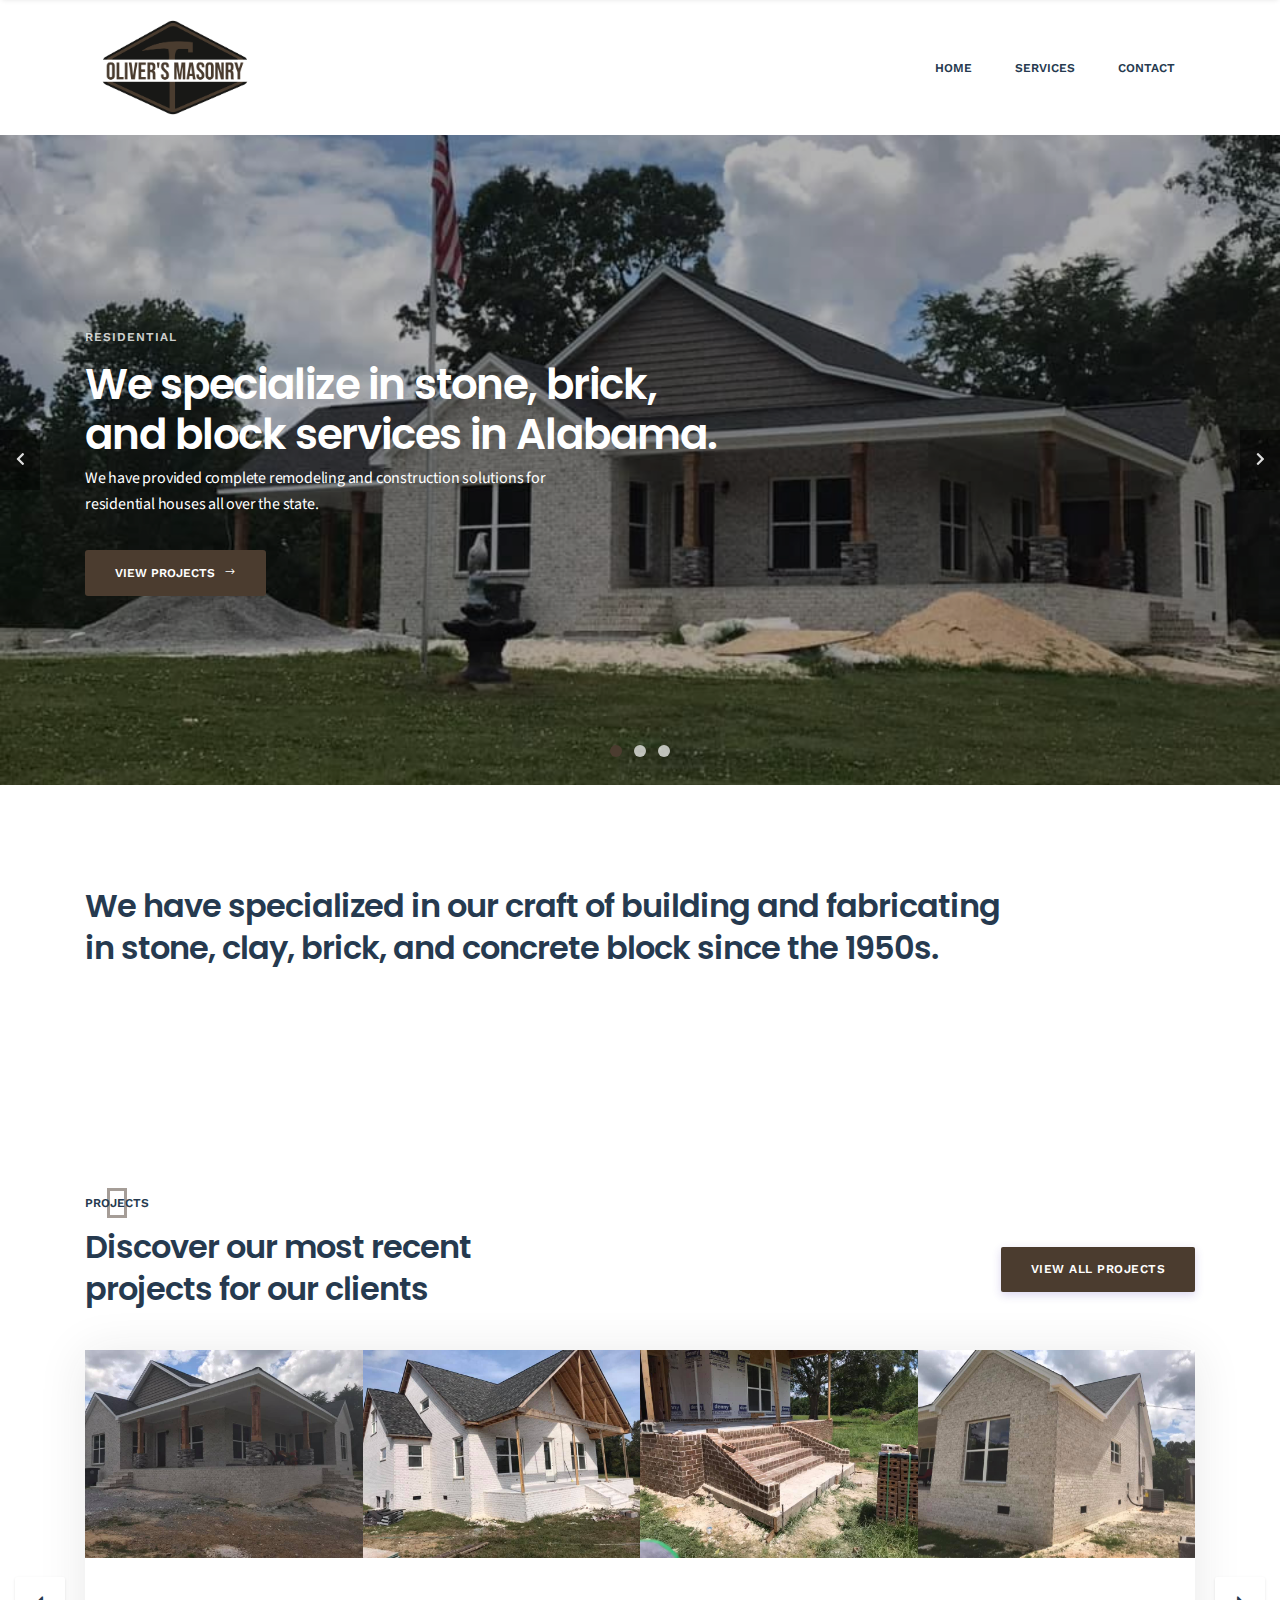
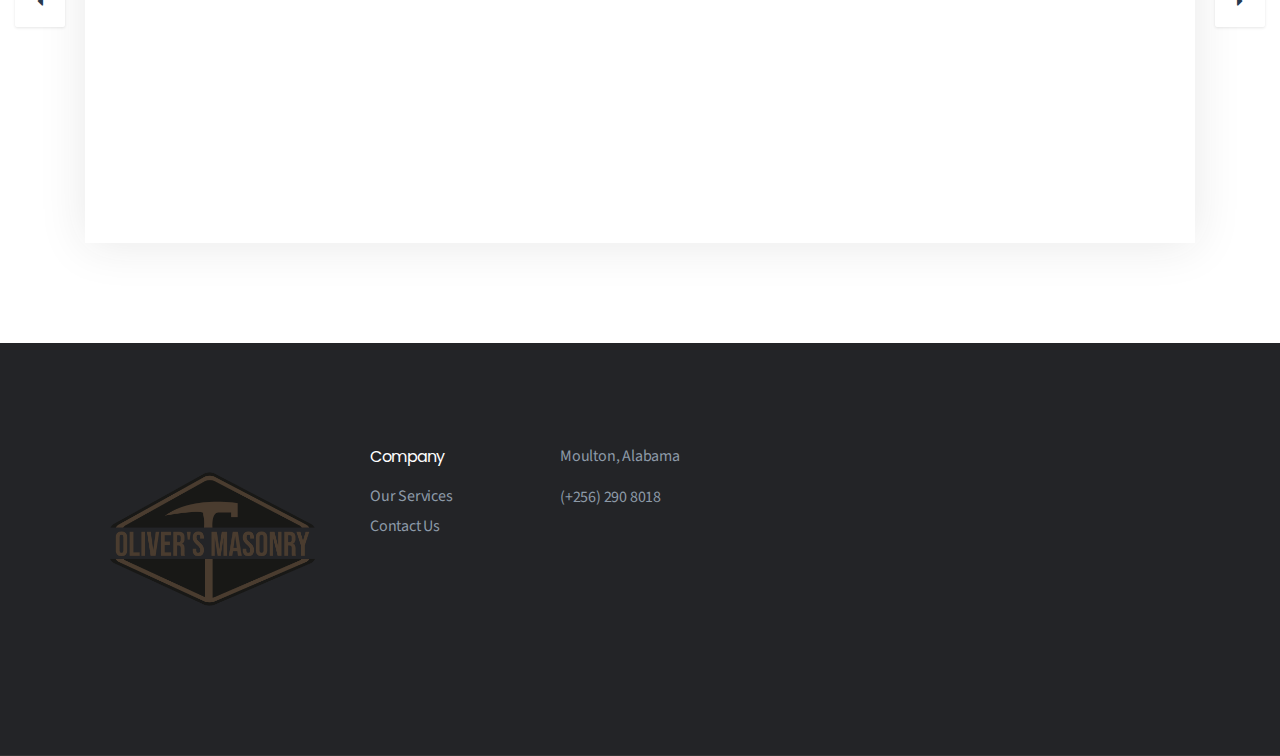
==== commit 0be3befa: "edit" ====
--- a/index.html
+++ b/index.html
@@ -115,7 +115,7 @@
               <div class="dl-caption big">
                 <div class="inner-layer">
                   <div data-animation="fade-in-left" data-delay="2.5s">
-                    and blockservices in Alabama.
+                    and block services in Alabama.
                   </div>
                 </div>
               </div>
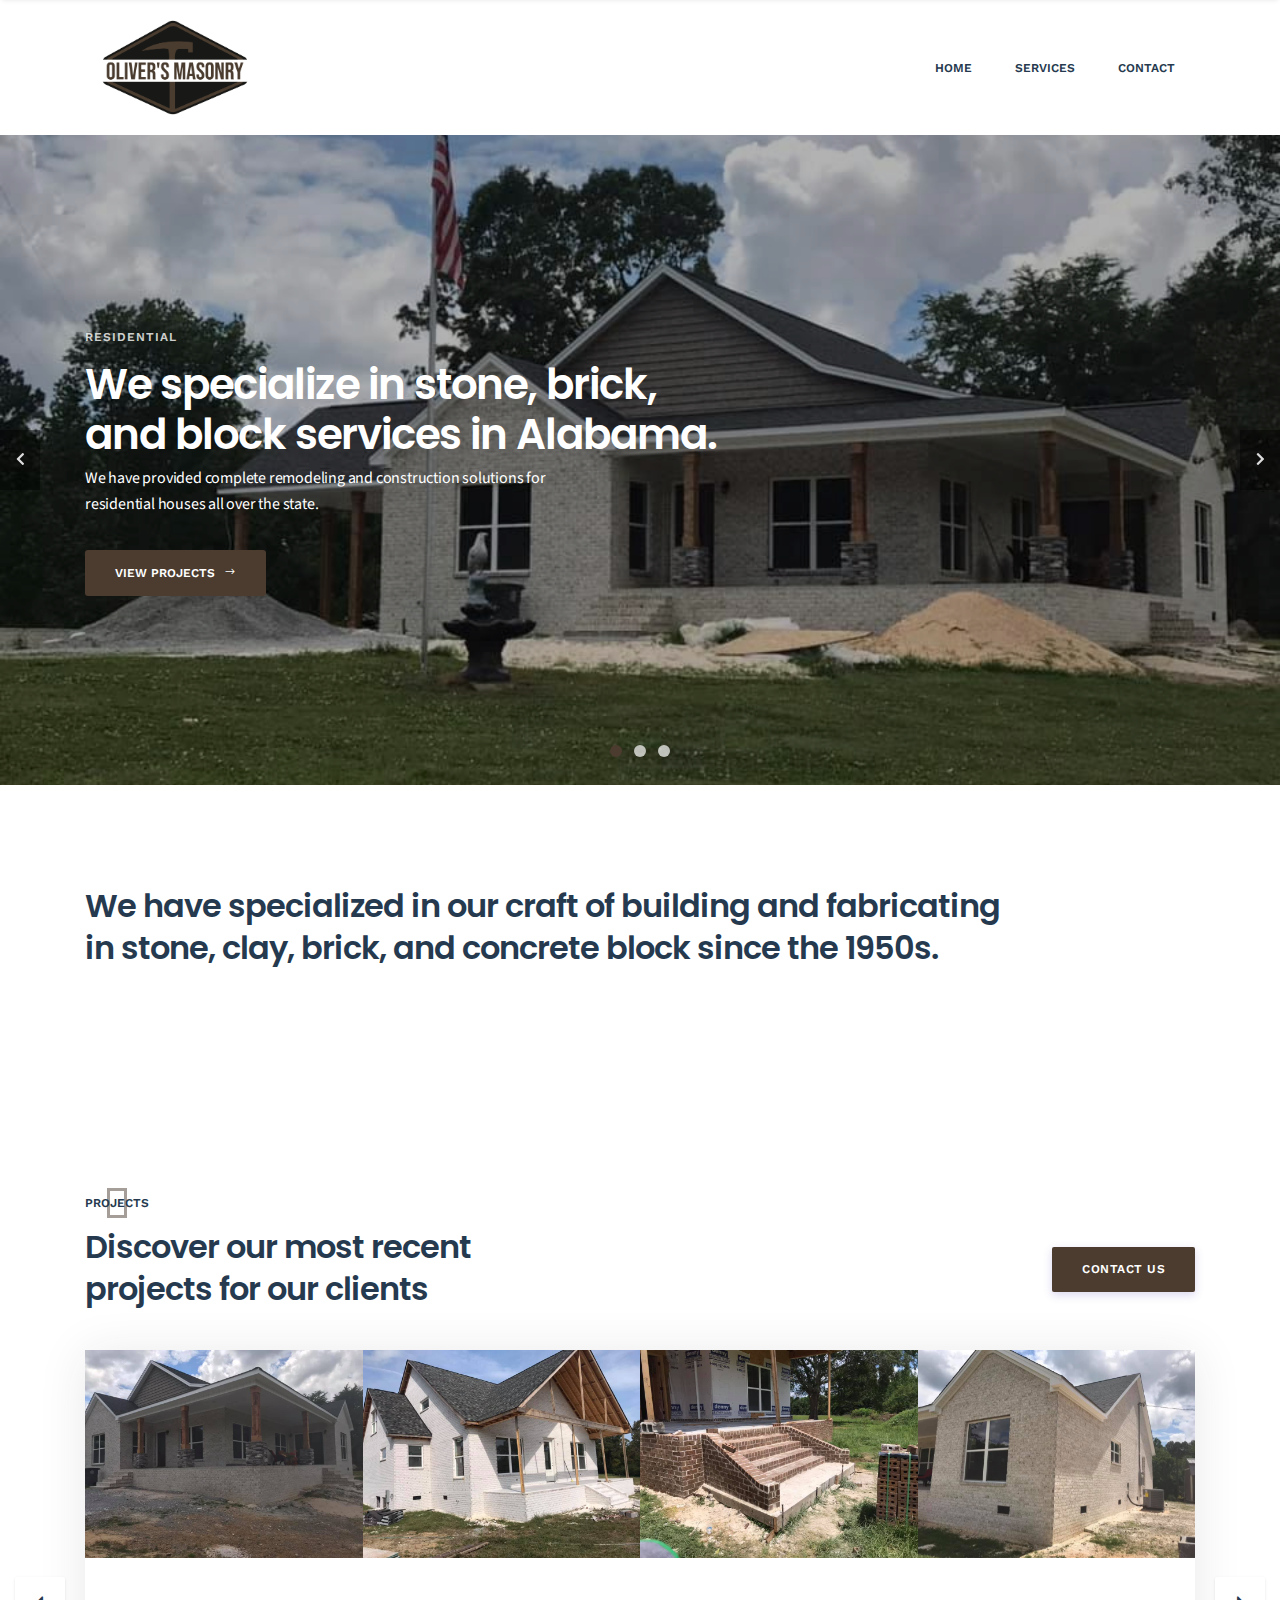
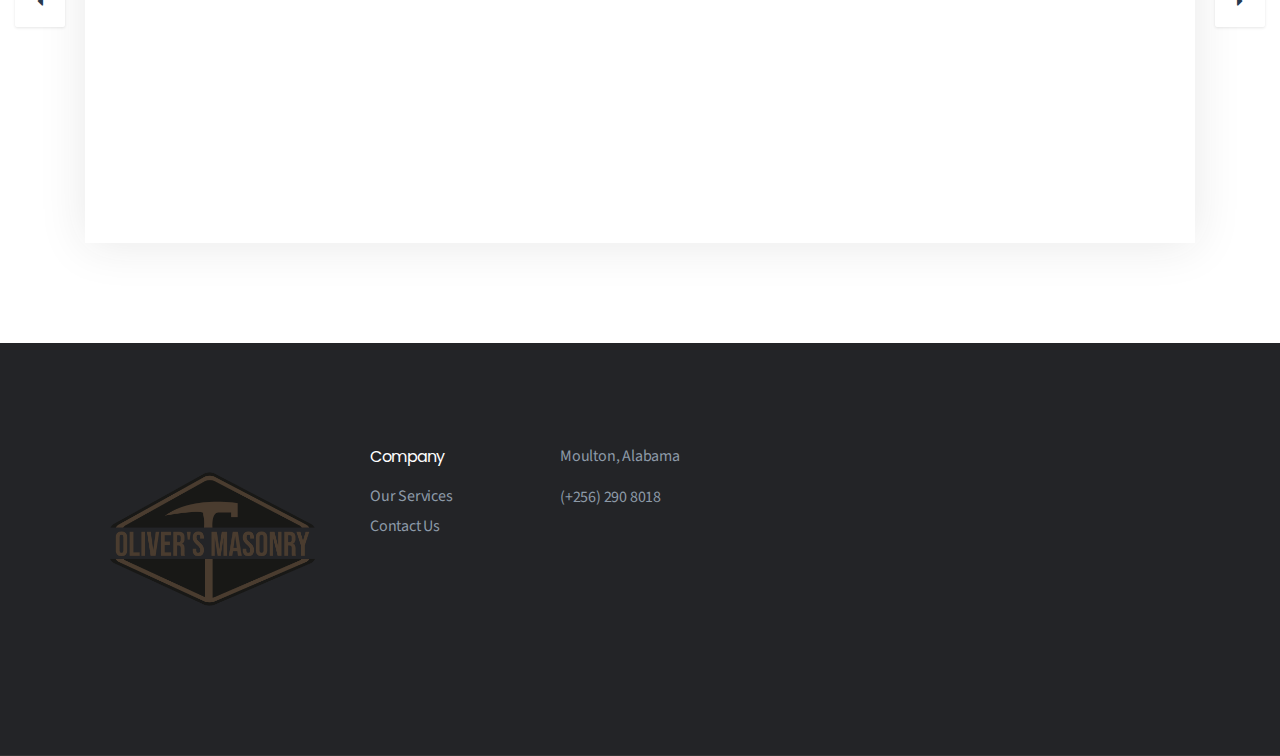
==== commit 11b0f07a: "edit button" ====
--- a/index.html
+++ b/index.html
@@ -274,7 +274,7 @@
             </div>
           </div>
           <div class="col-lg-4 col-md-6 text-right">
-            <a href="services-1.html" class="default-btn">View All Projects</a>
+            <a href="contact.html" class="default-btn">Contact Us</a>
           </div>
         </div>
         <div
@@ -328,7 +328,7 @@
             <div class="projects-content">
               <a href="#" class="category">Front Porch</a>
               <h3>
-                <a href="#" class="tittle">Brick stairs for a front porch</a>
+                <a href="#" class="tittle">Brick steps for a front porch</a>
               </h3>
             </div>
           </div>
